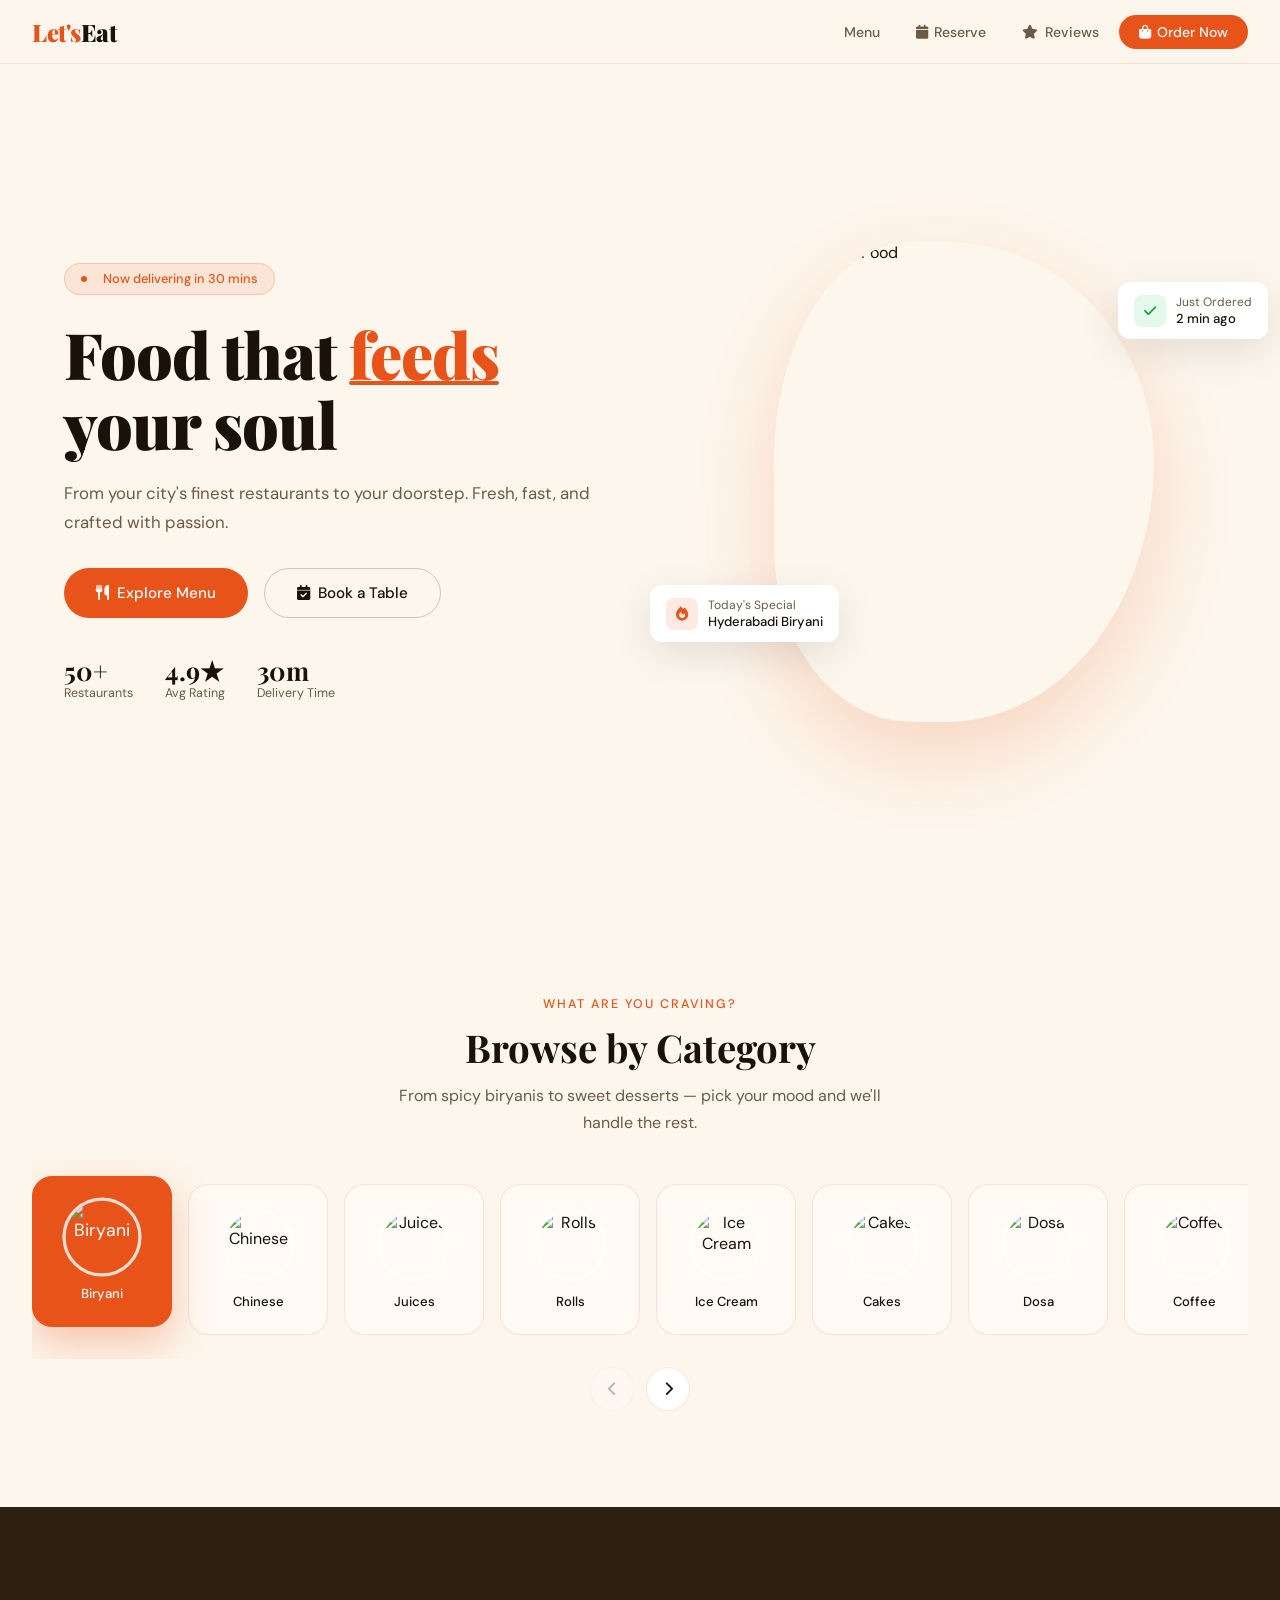
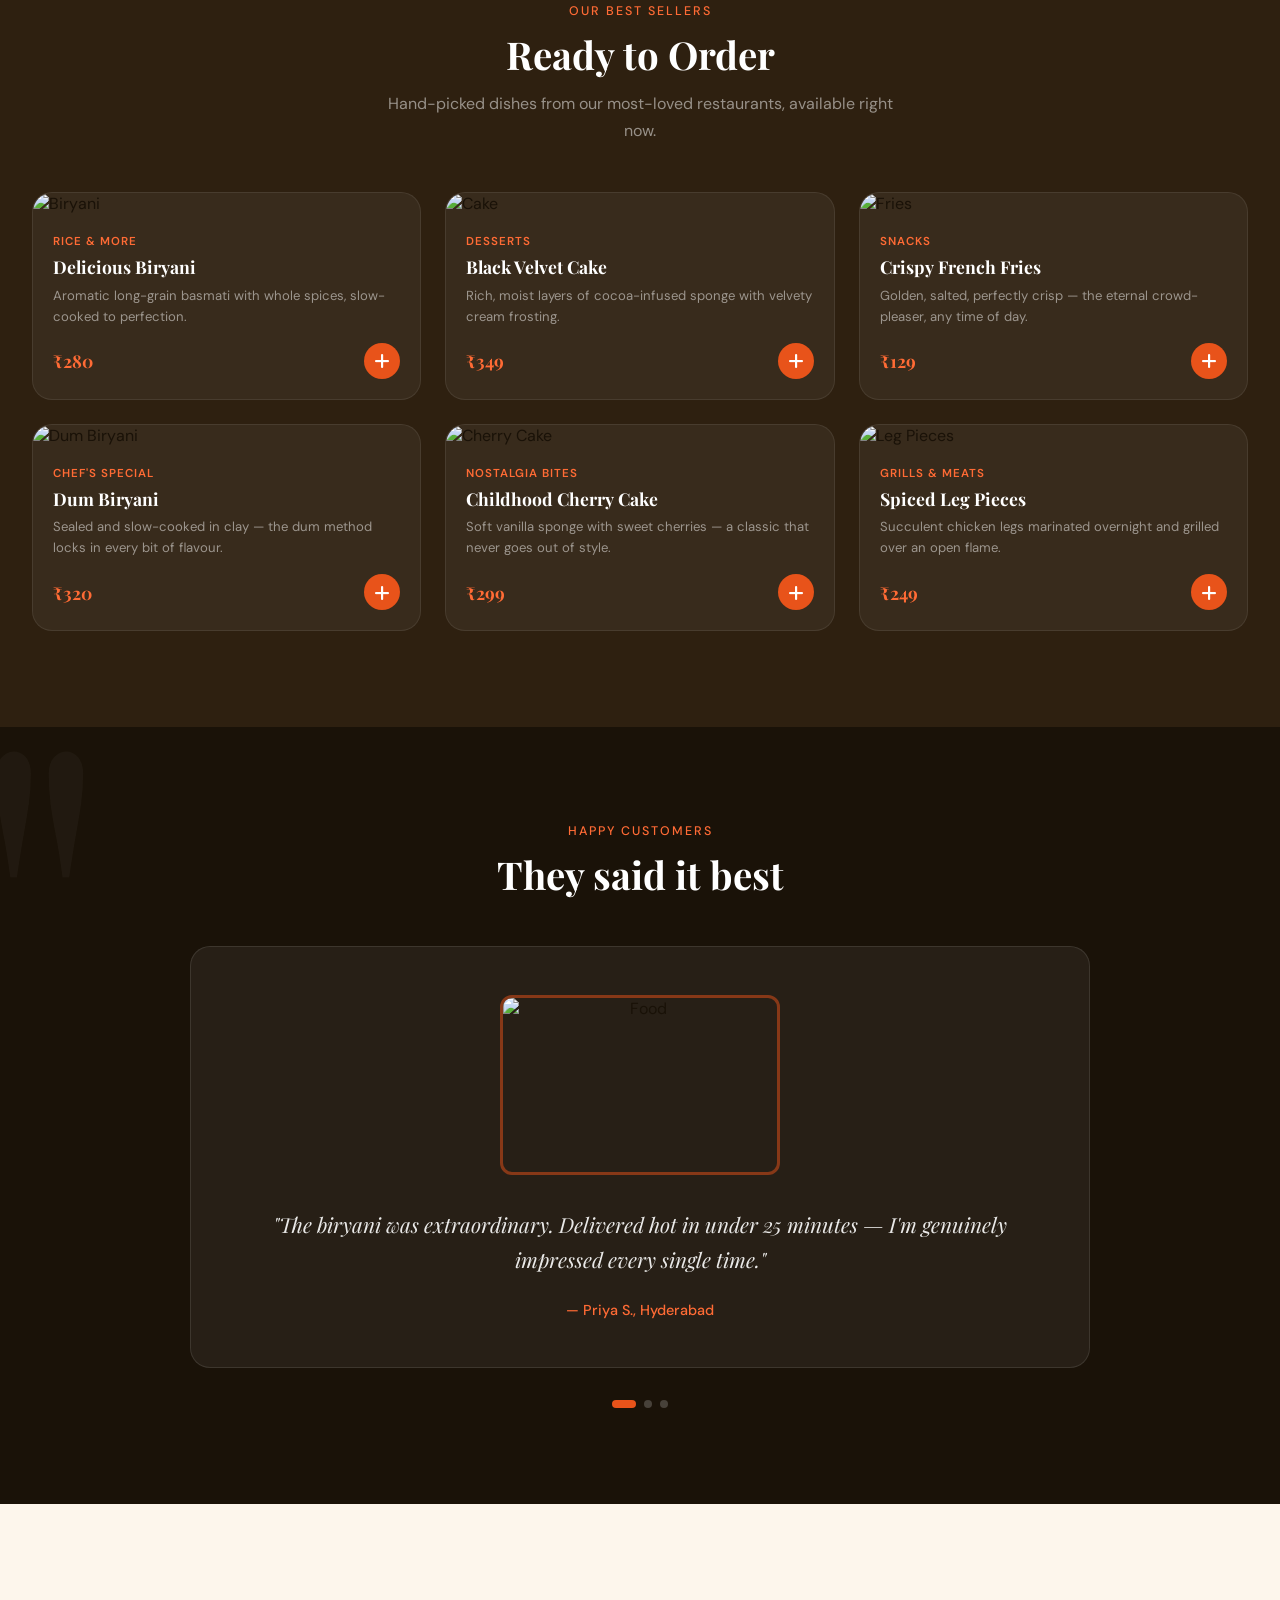
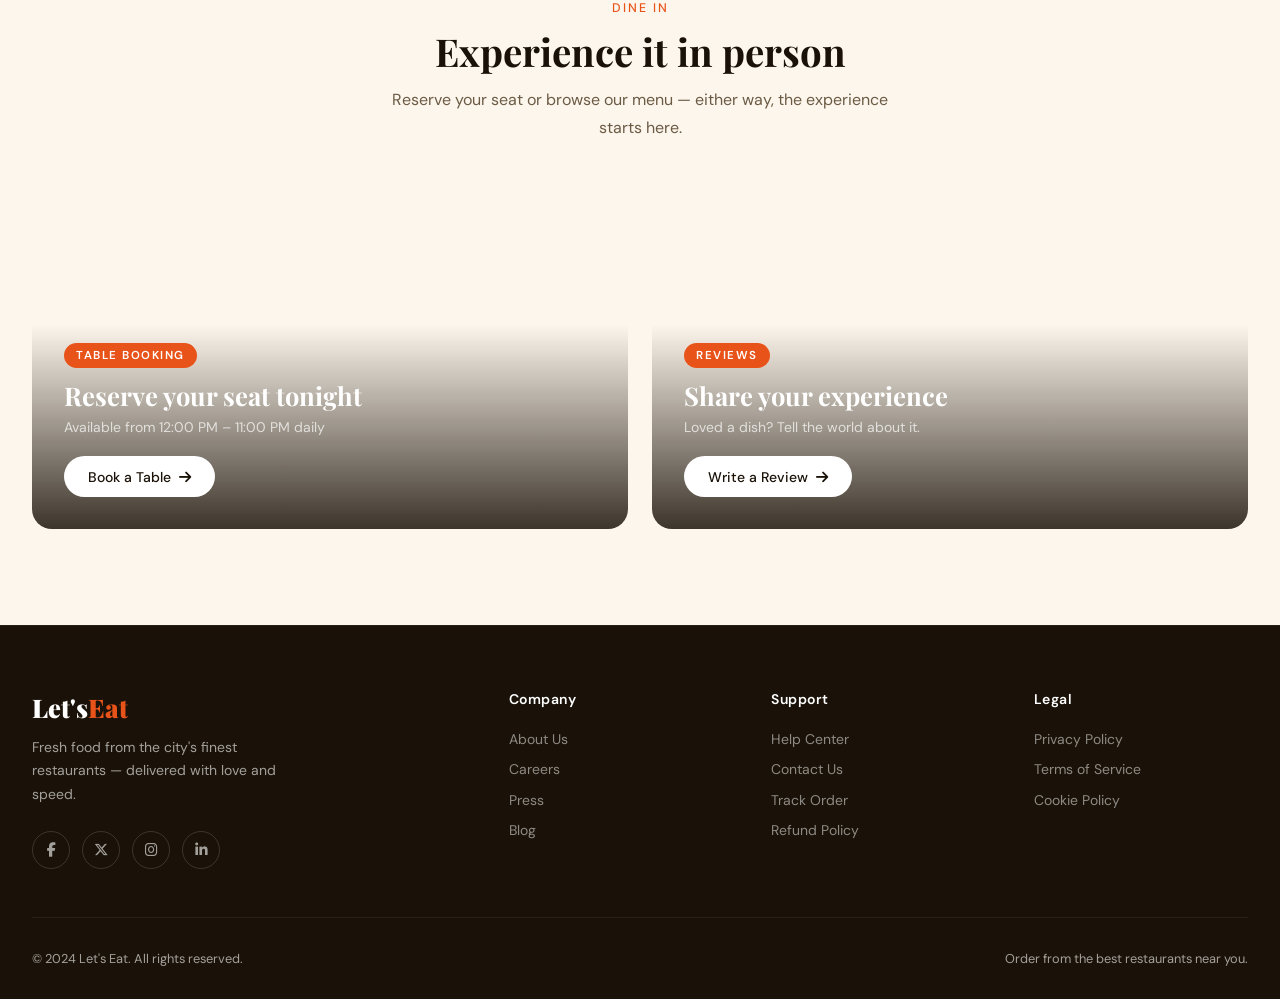
==== index.html @ 43d25bf8 "adding respective pages for each section" ====
<!doctype html>
<html lang="en">
  <head>
    <meta charset="UTF-8" />
    <meta name="viewport" content="width=device-width, initial-scale=1.0" />
    <title>Let's Eat</title>
    <link
      href="https://fonts.googleapis.com/css2?family=Playfair+Display:wght@400;700;900&family=DM+Sans:wght@300;400;500&display=swap"
      rel="stylesheet"
    />
    <link
      rel="stylesheet"
      href="https://cdnjs.cloudflare.com/ajax/libs/font-awesome/6.5.0/css/all.min.css"
    />
    <link rel="stylesheet" href="./styles.css" />
  </head>
  <body>
    <!-- NAV -->
    <nav>
      <a href="#" class="nav-logo">Let's<span>Eat</span></a>
      <ul class="nav-links">
        <li>
          <a href="menu.html"><i class="fa-solid fa-grid-2"></i> Menu</a>
        </li>
        <li>
          <a href="reserve.html"
            ><i class="fa-solid fa-calendar"></i> Reserve</a
          >
        </li>
        <li>
          <a href="reviews.html"><i class="fa-solid fa-star"></i> Reviews</a>
        </li>
        <li>
          <a href="menu.html" class="nav-cta"
            ><i class="fa-solid fa-bag-shopping"></i> Order Now</a
          >
        </li>
      </ul>
      <button class="hamburger" id="hamburger">
        <i class="fa-solid fa-bars"></i>
      </button>
    </nav>

    <!-- MOBILE MENU -->
    <div class="mobile-menu" id="mobileMenu">
      <button class="mobile-close" id="mobileClose">
        <i class="fa-solid fa-xmark"></i>
      </button>
      <a href="menu.html" onclick="closeMobile()">Menu</a>
      <a href="reserve.html" onclick="closeMobile()">Reserve</a>
      <a href="reviews.html" onclick="closeMobile()">Reviews</a>
      <a href="menu.html" onclick="closeMobile()">Order Now</a>
    </div>

    <!-- HERO -->
    <section class="hero">
      <div class="hero-content">
        <div class="hero-badge"><span></span> Now delivering in 30 mins</div>
        <h1>Food that <em>feeds</em><br />your soul</h1>
        <p class="hero-sub">
          From your city's finest restaurants to your doorstep. Fresh, fast, and
          crafted with passion.
        </p>
        <div class="hero-actions">
          <a href="menu.html" class="btn-primary"
            ><i class="fa-solid fa-utensils"></i> Explore Menu</a
          >
          <a href="reserve.html" class="btn-outline"
            ><i class="fa-solid fa-calendar-check"></i> Book a Table</a
          >
        </div>
        <div class="hero-stats">
          <div class="stat">
            <span class="stat-num">50+</span>
            <span class="stat-label">Restaurants</span>
          </div>
          <div class="stat">
            <span class="stat-num">4.9★</span>
            <span class="stat-label">Avg Rating</span>
          </div>
          <div class="stat">
            <span class="stat-num">30m</span>
            <span class="stat-label">Delivery Time</span>
          </div>
        </div>
      </div>
      <div class="hero-visual">
        <div class="hero-img-wrap">
          <img
            src="https://images.unsplash.com/photo-1546069901-ba9599a7e63c?w=600&auto=format&fit=crop"
            alt="Delicious Food"
          />
        </div>
        <div class="hero-float-card left">
          <div class="float-icon orange">
            <i
              class="fa-solid fa-fire"
              style="color: #e8531a; font-size: 14px"
            ></i>
          </div>
          <div>
            <div style="font-size: 0.75rem; color: #6b5b45; font-weight: 400">
              Today's Special
            </div>
            <div>Hyderabadi Biryani</div>
          </div>
        </div>
        <div class="hero-float-card top">
          <div class="float-icon green">
            <i
              class="fa-solid fa-check"
              style="color: #16a34a; font-size: 14px"
            ></i>
          </div>
          <div>
            <div style="font-size: 0.75rem; color: #6b5b45; font-weight: 400">
              Just Ordered
            </div>
            <div>2 min ago</div>
          </div>
        </div>
      </div>
    </section>

    <!-- CATEGORIES -->
    <section class="categories-section" id="categories">
      <div class="section-header fade-up">
        <div class="section-label">What are you craving?</div>
        <h2>Browse by Category</h2>
        <p>
          From spicy biryanis to sweet desserts — pick your mood and we'll
          handle the rest.
        </p>
      </div>
      <div class="categories-track-wrap">
        <div class="categories-track" id="catsTrack">
          <div class="cat-card active">
            <img
              class="cat-img"
              src="https://media-assets.swiggy.com/swiggy/image/upload/fl_lossy,f_auto,q_auto,w_288,h_360/v1675667625/PC_Creative%20refresh/Biryani_2.png"
              alt="Biryani"
            />
            <span class="cat-name">Biryani</span>
          </div>
          <div class="cat-card">
            <img
              class="cat-img"
              src="https://media-assets.swiggy.com/swiggy/image/upload/fl_lossy,f_auto,q_auto,w_288,h_360/v1674029848/PC_Creative%20refresh/3D_bau/banners_new/Chinese.png"
              alt="Chinese"
            />
            <span class="cat-name">Chinese</span>
          </div>
          <div class="cat-card">
            <img
              class="cat-img"
              src="https://media-assets.swiggy.com/swiggy/image/upload/fl_lossy,f_auto,q_auto,w_288,h_360/v1674029843/PC_Creative%20refresh/3D_bau/banners_new/Juice.png"
              alt="Juices"
            />
            <span class="cat-name">Juices</span>
          </div>
          <div class="cat-card">
            <img
              class="cat-img"
              src="https://media-assets.swiggy.com/swiggy/image/upload/fl_lossy,f_auto,q_auto,w_288,h_360/v1674029858/PC_Creative%20refresh/3D_bau/banners_new/Rolls.png"
              alt="Rolls"
            />
            <span class="cat-name">Rolls</span>
          </div>
          <div class="cat-card">
            <img
              class="cat-img"
              src="https://media-assets.swiggy.com/swiggy/image/upload/fl_lossy,f_auto,q_auto,w_288,h_360/v1674029851/PC_Creative%20refresh/3D_bau/banners_new/Ice_Creams.png"
              alt="Ice Cream"
            />
            <span class="cat-name">Ice Cream</span>
          </div>
          <div class="cat-card">
            <img
              class="cat-img"
              src="https://media-assets.swiggy.com/swiggy/image/upload/fl_lossy,f_auto,q_auto,w_288,h_360/v1674029845/PC_Creative%20refresh/3D_bau/banners_new/Cakes.png"
              alt="Cakes"
            />
            <span class="cat-name">Cakes</span>
          </div>
          <div class="cat-card">
            <img
              class="cat-img"
              src="https://media-assets.swiggy.com/swiggy/image/upload/fl_lossy,f_auto,q_auto,w_288,h_360/v1674029850/PC_Creative%20refresh/3D_bau/banners_new/Dosa.png"
              alt="Dosa"
            />
            <span class="cat-name">Dosa</span>
          </div>
          <div class="cat-card">
            <img
              class="cat-img"
              src="https://media-assets.swiggy.com/swiggy/image/upload/fl_lossy,f_auto,q_auto,w_288,h_360/v1674029846/PC_Creative%20refresh/3D_bau/banners_new/Coffee.png"
              alt="Coffee"
            />
            <span class="cat-name">Coffee</span>
          </div>
        </div>
      </div>
      <div class="carousel-controls">
        <button class="ctrl-btn" id="catLeft" onclick="scrollCat(-1)">
          <i class="fa-solid fa-chevron-left"></i>
        </button>
        <button class="ctrl-btn" id="catRight" onclick="scrollCat(1)">
          <i class="fa-solid fa-chevron-right"></i>
        </button>
      </div>
    </section>

    <!-- MENU PICKS -->
    <section class="menu-section" id="menu">
      <div class="menu-inner">
        <div class="section-header fade-up" style="margin-bottom: 3rem">
          <div class="section-label" style="color: var(--orange-light)">
            Our Best Sellers
          </div>
          <h2>Ready to Order</h2>
          <p style="color: rgba(255, 255, 255, 0.5)">
            Hand-picked dishes from our most-loved restaurants, available right
            now.
          </p>
        </div>
        <div class="menu-grid">
          <div class="menu-card fade-up">
            <img
              class="menu-card-img"
              src="https://b.zmtcdn.com/data/dish_photos/f15/78c348dc8fff642b657098f39b1dff15.jpg"
              alt="Biryani"
            />
            <div class="menu-card-body">
              <div class="menu-card-tag">Rice & More</div>
              <div class="menu-card-title">Delicious Biryani</div>
              <div class="menu-card-desc">
                Aromatic long-grain basmati with whole spices, slow-cooked to
                perfection.
              </div>
              <div class="menu-card-footer">
                <span class="menu-price">₹280</span>
                <button class="add-btn">
                  <i class="fa-solid fa-plus"></i>
                </button>
              </div>
            </div>
          </div>
          <div class="menu-card fade-up">
            <img
              class="menu-card-img"
              src="https://b.zmtcdn.com/data/dish_photos/20a/d2b82bc09b0a3b00639995c8b9f6e20a.jpg"
              alt="Cake"
            />
            <div class="menu-card-body">
              <div class="menu-card-tag">Desserts</div>
              <div class="menu-card-title">Black Velvet Cake</div>
              <div class="menu-card-desc">
                Rich, moist layers of cocoa-infused sponge with velvety cream
                frosting.
              </div>
              <div class="menu-card-footer">
                <span class="menu-price">₹349</span>
                <button class="add-btn">
                  <i class="fa-solid fa-plus"></i>
                </button>
              </div>
            </div>
          </div>
          <div class="menu-card fade-up">
            <img
              class="menu-card-img"
              src="https://b.zmtcdn.com/data/dish_photos/d63/459866913352ef2be7d03add85c97d63.jpg"
              alt="Fries"
            />
            <div class="menu-card-body">
              <div class="menu-card-tag">Snacks</div>
              <div class="menu-card-title">Crispy French Fries</div>
              <div class="menu-card-desc">
                Golden, salted, perfectly crisp — the eternal crowd-pleaser, any
                time of day.
              </div>
              <div class="menu-card-footer">
                <span class="menu-price">₹129</span>
                <button class="add-btn">
                  <i class="fa-solid fa-plus"></i>
                </button>
              </div>
            </div>
          </div>
          <div class="menu-card fade-up">
            <img
              class="menu-card-img"
              src="https://b.zmtcdn.com/data/dish_photos/6b8/7e51068302c7a130aeb8b28c14d2e6b8.png"
              alt="Dum Biryani"
            />
            <div class="menu-card-body">
              <div class="menu-card-tag">Chef's Special</div>
              <div class="menu-card-title">Dum Biryani</div>
              <div class="menu-card-desc">
                Sealed and slow-cooked in clay — the dum method locks in every
                bit of flavour.
              </div>
              <div class="menu-card-footer">
                <span class="menu-price">₹320</span>
                <button class="add-btn">
                  <i class="fa-solid fa-plus"></i>
                </button>
              </div>
            </div>
          </div>
          <div class="menu-card fade-up">
            <img
              class="menu-card-img"
              src="https://b.zmtcdn.com/data/dish_photos/499/612dd9c701280b9130700b5c68a1c499.jpg"
              alt="Cherry Cake"
            />
            <div class="menu-card-body">
              <div class="menu-card-tag">Nostalgia Bites</div>
              <div class="menu-card-title">Childhood Cherry Cake</div>
              <div class="menu-card-desc">
                Soft vanilla sponge with sweet cherries — a classic that never
                goes out of style.
              </div>
              <div class="menu-card-footer">
                <span class="menu-price">₹299</span>
                <button class="add-btn">
                  <i class="fa-solid fa-plus"></i>
                </button>
              </div>
            </div>
          </div>
          <div class="menu-card fade-up">
            <img
              class="menu-card-img"
              src="https://b.zmtcdn.com/data/dish_photos/184/71131bdf3292f3c49d5fa845f9e0e184.jpg"
              alt="Leg Pieces"
            />
            <div class="menu-card-body">
              <div class="menu-card-tag">Grills & Meats</div>
              <div class="menu-card-title">Spiced Leg Pieces</div>
              <div class="menu-card-desc">
                Succulent chicken legs marinated overnight and grilled over an
                open flame.
              </div>
              <div class="menu-card-footer">
                <span class="menu-price">₹249</span>
                <button class="add-btn">
                  <i class="fa-solid fa-plus"></i>
                </button>
              </div>
            </div>
          </div>
        </div>
      </div>
    </section>

    <!-- TESTIMONIALS -->
    <section class="testimonials-section" id="testimonials">
      <div class="testimonials-inner">
        <div class="section-header fade-up">
          <div class="section-label">Happy Customers</div>
          <h2>They said it best</h2>
        </div>
        <div id="testimonialSlider">
          <div class="testimonial-slide active">
            <div class="testimonial-card">
              <img
                class="testimonial-img"
                src="https://b.zmtcdn.com/data/pictures/0/19998380/03e9cd96ece1975b4efaef39c8599808_o2_featured_v2.jpg"
                alt="Food"
              />
              <p class="testimonial-text">
                "The biryani was extraordinary. Delivered hot in under 25
                minutes — I'm genuinely impressed every single time."
              </p>
              <div class="testimonial-author">— Priya S., Hyderabad</div>
            </div>
          </div>
          <div class="testimonial-slide">
            <div class="testimonial-card">
              <img
                class="testimonial-img"
                src="https://b.zmtcdn.com/data/dish_photos/347/e461212b85ef67ac7c9c07b0ccccd347.jpg"
                alt="Food 2"
              />
              <p class="testimonial-text">
                "Booked a table for our anniversary and the experience was
                flawless. The team made everything feel special and effortless."
              </p>
              <div class="testimonial-author">— Arjun & Meena, Bengaluru</div>
            </div>
          </div>
          <div class="testimonial-slide">
            <div class="testimonial-card">
              <img
                class="testimonial-img"
                src="https://b.zmtcdn.com/data/dish_photos/31d/623ebe42751301d8ac83ded782e9d31d.jpg"
                alt="Food 3"
              />
              <p class="testimonial-text">
                "Desserts deserve their own rating — five stars just isn't
                enough. The velvet cake is criminally good."
              </p>
              <div class="testimonial-author">— Kavya R., Chennai</div>
            </div>
          </div>
        </div>
        <div class="testimonial-dots" id="dots">
          <div class="dot active" onclick="goSlide(0)"></div>
          <div class="dot" onclick="goSlide(1)"></div>
          <div class="dot" onclick="goSlide(2)"></div>
        </div>
      </div>
    </section>

    <!-- RESERVE -->
    <section class="reserve-section" id="reserve">
      <div class="section-header fade-up">
        <div class="section-label">Dine In</div>
        <h2>Experience it in person</h2>
        <p>
          Reserve your seat or browse our menu — either way, the experience
          starts here.
        </p>
      </div>
      <div class="reserve-grid fade-up">
        <div
          class="reserve-card"
          style="
            background-image: url(&quot;https://images.unsplash.com/photo-1599458252573-56ae36120de1?q=80&w=900&auto=format&fit=crop&quot;);
          "
        >
          <div class="reserve-content">
            <span class="reserve-tag">Table Booking</span>
            <div class="reserve-title">Reserve your seat tonight</div>
            <div class="reserve-sub">
              Available from 12:00 PM – 11:00 PM daily
            </div>
            <a
              href="reserve.html"
              class="reserve-btn"
              style="text-decoration: none"
            >
              Book a Table <i class="fa-solid fa-arrow-right"></i>
            </a>
          </div>
        </div>
        <div
          class="reserve-card"
          style="
            background-image: url(&quot;https://t3.ftcdn.net/jpg/02/54/04/58/360_F_254045845_JTRwArCF4fxHzValwEDNJAhCiml98zuH.jpg&quot;);
          "
        >
          <div class="reserve-content">
            <span class="reserve-tag">Reviews</span>
            <div class="reserve-title">Share your experience</div>
            <div class="reserve-sub">
              Loved a dish? Tell the world about it.
            </div>
            <a
              href="reviews.html"
              class="reserve-btn"
              style="text-decoration: none"
            >
              Write a Review <i class="fa-solid fa-arrow-right"></i>
            </a>
          </div>
        </div>
      </div>
    </section>

    <!-- FOOTER -->
    <footer>
      <div class="footer-inner">
        <div class="footer-top">
          <div>
            <div class="footer-brand-name">Let's<span>Eat</span></div>
            <p class="footer-desc">
              Fresh food from the city's finest restaurants — delivered with
              love and speed.
            </p>
            <div class="footer-socials">
              <a href="#" class="social-btn"
                ><i class="fa-brands fa-facebook-f"></i
              ></a>
              <a href="#" class="social-btn"
                ><i class="fa-brands fa-x-twitter"></i
              ></a>
              <a href="#" class="social-btn"
                ><i class="fa-brands fa-instagram"></i
              ></a>
              <a href="#" class="social-btn"
                ><i class="fa-brands fa-linkedin-in"></i
              ></a>
            </div>
          </div>
          <div class="footer-col">
            <h4>Company</h4>
            <ul>
              <li><a href="#">About Us</a></li>
              <li><a href="#">Careers</a></li>
              <li><a href="#">Press</a></li>
              <li><a href="#">Blog</a></li>
            </ul>
          </div>
          <div class="footer-col">
            <h4>Support</h4>
            <ul>
              <li><a href="#">Help Center</a></li>
              <li><a href="#">Contact Us</a></li>
              <li><a href="#">Track Order</a></li>
              <li><a href="#">Refund Policy</a></li>
            </ul>
          </div>
          <div class="footer-col">
            <h4>Legal</h4>
            <ul>
              <li><a href="#">Privacy Policy</a></li>
              <li><a href="#">Terms of Service</a></li>
              <li><a href="#">Cookie Policy</a></li>
            </ul>
          </div>
        </div>
        <div class="footer-bottom">
          <span>&copy; 2024 Let's Eat. All rights reserved.</span>
          <span>Order from the best restaurants near you.</span>
        </div>
      </div>
    </footer>

    <script>
      let catIdx = 0;
      const catsTrack = document.getElementById("catsTrack");
      const catCards = catsTrack.querySelectorAll(".cat-card");
      const catLeft = document.getElementById("catLeft");
      const catRight = document.getElementById("catRight");

      function scrollCat(dir) {
        const wrapWidth = catsTrack.parentElement.clientWidth;
        const trackWidth = catsTrack.scrollWidth;
        const maxScroll = Math.max(0, trackWidth - wrapWidth);

        if (maxScroll <= 0) {
          catsTrack.style.transform = `translateX(0px)`;
          catIdx = 0;
          catLeft.disabled = true;
          catRight.disabled = true;
          return;
        }

        const w = catCards[0].offsetWidth + 16;
        const maxIdx = Math.ceil(maxScroll / w);

        catIdx = Math.max(0, Math.min(catIdx + dir, maxIdx));

        let scrollAmount = catIdx * w;
        if (scrollAmount > maxScroll) {
          scrollAmount = maxScroll;
        }

        catsTrack.style.transform = `translateX(-${scrollAmount}px)`;
        catLeft.disabled = catIdx === 0;
        catRight.disabled = scrollAmount >= maxScroll;
      }

      // Initialize button states
      scrollCat(0);

      // Handle resize events
      window.addEventListener("resize", () => {
        scrollCat(0);
      });

      // Category click mapping and redirect
      const categoryMap = {
        biryani: "biryani",
        chinese: "chinese",
        juices: "juices",
        rolls: "rolls",
        "ice cream": "desserts",
        cakes: "desserts",
        dosa: "mains",
        coffee: "juices",
      };

      catCards.forEach((c) =>
        c.addEventListener("click", () => {
          catCards.forEach((x) => x.classList.remove("active"));
          c.classList.add("active");

          const catName = c
            .querySelector(".cat-name")
            .textContent.toLowerCase()
            .trim();
          const mappedCat = categoryMap[catName] || "all";
          window.location.href = `menu.html?category=${mappedCat}`;
        }),
      );

      let slideIdx = 0;
      const slides = document.querySelectorAll(".testimonial-slide");
      const dots = document.querySelectorAll(".dot");

      function goSlide(n) {
        slides[slideIdx].classList.remove("active");
        dots[slideIdx].classList.remove("active");
        slideIdx = n;
        slides[slideIdx].classList.add("active");
        dots[slideIdx].classList.add("active");
      }

      let autoSlide = setInterval(
        () => goSlide((slideIdx + 1) % slides.length),
        3500,
      );

      const hamburger = document.getElementById("hamburger");
      const mobileMenu = document.getElementById("mobileMenu");
      const mobileClose = document.getElementById("mobileClose");

      hamburger.addEventListener("click", () =>
        mobileMenu.classList.add("open"),
      );
      mobileClose.addEventListener("click", () =>
        mobileMenu.classList.remove("open"),
      );
      function closeMobile() {
        mobileMenu.classList.remove("open");
      }

      const observer = new IntersectionObserver(
        (entries) => {
          entries.forEach((e) => {
            if (e.isIntersecting) {
              e.target.classList.add("visible");
            }
          });
        },
        { threshold: 0.1 },
      );

      document
        .querySelectorAll(".fade-up")
        .forEach((el) => observer.observe(el));
    </script>
  </body>
</html>
---- styles.css ----
*,
*::before,
*::after {
  box-sizing: border-box;
  margin: 0;
  padding: 0;
}

:root {
  --orange: #e8531a;
  --orange-light: #ff6b35;
  --cream: #fdf6ec;
  --dark: #1a1208;
  --dark-2: #2e2010;
  --muted: #6b5b45;
  --border: rgba(232, 83, 26, 0.15);
  --card-bg: #fffaf4;
  --white: #ffffff;
  --shadow: 0 8px 32px rgba(26, 18, 8, 0.08);
  --radius: 20px;
  --radius-sm: 12px;
}

html {
  scroll-behavior: smooth;
}

body {
  font-family: "DM Sans", sans-serif;
  background: var(--cream);
  color: var(--dark);
  overflow-x: hidden;
}

/* NAV */
nav {
  position: sticky;
  top: 0;
  z-index: 100;
  background: rgba(253, 246, 236, 0.92);
  backdrop-filter: blur(16px);
  border-bottom: 1px solid var(--border);
  padding: 0 2rem;
  display: flex;
  align-items: center;
  justify-content: space-between;
  height: 64px;
  animation: slideDown 0.6s ease forwards;
}

@keyframes slideDown {
  from {
    transform: translateY(-64px);
    opacity: 0;
  }
  to {
    transform: translateY(0);
    opacity: 1;
  }
}

.nav-logo {
  font-family: "Playfair Display", serif;
  font-size: 1.5rem;
  font-weight: 900;
  color: var(--orange);
  letter-spacing: -0.5px;
  text-decoration: none;
}

.nav-logo span {
  color: var(--dark);
}

.nav-links {
  display: flex;
  align-items: center;
  gap: 0.25rem;
  list-style: none;
}

.nav-links a {
  text-decoration: none;
  color: var(--muted);
  font-size: 0.875rem;
  font-weight: 500;
  padding: 0.5rem 1rem;
  border-radius: 50px;
  transition: all 0.25s ease;
  display: flex;
  align-items: center;
  gap: 0.4rem;
}

.nav-links a:hover {
  background: var(--card-bg);
  color: var(--dark);
}

.nav-cta {
  background: var(--orange) !important;
  color: var(--white) !important;
  padding: 0.5rem 1.25rem !important;
  border-radius: 50px !important;
  font-weight: 500 !important;
  transition:
    transform 0.2s ease,
    background 0.2s ease !important;
}

.nav-cta:hover {
  background: var(--orange-light) !important;
  transform: scale(1.04) !important;
}

.hamburger {
  display: none;
  background: none;
  border: none;
  cursor: pointer;
  color: var(--dark);
  font-size: 1.25rem;
}

/* HERO */
.hero {
  min-height: calc(100vh - 64px);
  display: grid;
  grid-template-columns: 1fr 1fr;
  align-items: center;
  gap: 3rem;
  padding: 4rem 2rem 4rem 4rem;
  max-width: 1280px;
  margin: 0 auto;
  position: relative;
}

.hero-badge {
  display: inline-flex;
  align-items: center;
  gap: 0.5rem;
  background: rgba(232, 83, 26, 0.1);
  color: var(--orange);
  font-size: 0.8rem;
  font-weight: 500;
  padding: 0.4rem 1rem;
  border-radius: 50px;
  border: 1px solid rgba(232, 83, 26, 0.2);
  margin-bottom: 1.5rem;
  animation: fadeUp 0.8s 0.2s ease both;
}

.hero-badge::before {
  content: "";
  width: 6px;
  height: 6px;
  background: var(--orange);
  border-radius: 50%;
  animation: pulse 1.5s infinite;
}

@keyframes pulse {
  0%,
  100% {
    transform: scale(1);
    opacity: 1;
  }
  50% {
    transform: scale(1.4);
    opacity: 0.6;
  }
}

.hero h1 {
  font-family: "Playfair Display", serif;
  font-size: clamp(2.8rem, 5vw, 4.5rem);
  font-weight: 900;
  line-height: 1.1;
  letter-spacing: -1px;
  color: var(--dark);
  animation: fadeUp 0.8s 0.4s ease both;
}

.hero h1 em {
  color: var(--orange);
  font-style: normal;
  position: relative;
  display: inline-block;
}

.hero h1 em::after {
  content: "";
  position: absolute;
  bottom: 4px;
  left: 0;
  width: 0;
  height: 4px;
  background: var(--orange);
  border-radius: 2px;
  animation: lineGrow 1s 1.2s ease forwards;
}

@keyframes lineGrow {
  to {
    width: 100%;
  }
}

.hero-sub {
  margin-top: 1.25rem;
  font-size: 1.05rem;
  color: var(--muted);
  line-height: 1.7;
  max-width: 44ch;
  animation: fadeUp 0.8s 0.6s ease both;
}

.hero-actions {
  display: flex;
  gap: 1rem;
  margin-top: 2rem;
  flex-wrap: wrap;
  animation: fadeUp 0.8s 0.8s ease both;
}

.btn-primary {
  background: var(--orange);
  color: var(--white);
  border: none;
  padding: 0.85rem 2rem;
  border-radius: 50px;
  font-size: 0.95rem;
  font-weight: 500;
  font-family: "DM Sans", sans-serif;
  cursor: pointer;
  display: flex;
  align-items: center;
  gap: 0.5rem;
  transition:
    transform 0.2s ease,
    background 0.2s ease;
  text-decoration: none;
}

.btn-primary:hover {
  background: var(--orange-light);
  transform: translateY(-2px);
}

.btn-outline {
  background: transparent;
  color: var(--dark);
  border: 1.5px solid rgba(26, 18, 8, 0.2);
  padding: 0.85rem 2rem;
  border-radius: 50px;
  font-size: 0.95rem;
  font-weight: 500;
  font-family: "DM Sans", sans-serif;
  cursor: pointer;
  transition: all 0.2s ease;
  text-decoration: none;
  display: flex;
  align-items: center;
  gap: 0.5rem;
}

.btn-outline:hover {
  background: var(--card-bg);
  border-color: var(--orange);
  color: var(--orange);
  transform: translateY(-2px);
}

.hero-stats {
  display: flex;
  gap: 2rem;
  margin-top: 2.5rem;
  animation: fadeUp 0.8s 1s ease both;
}

.stat {
  display: flex;
  flex-direction: column;
  gap: 2px;
}

.stat-num {
  font-family: "Playfair Display", serif;
  font-size: 1.6rem;
  font-weight: 700;
  color: var(--dark);
  line-height: 1;
}

.stat-label {
  font-size: 0.78rem;
  color: var(--muted);
  font-weight: 400;
}

/* Hero visual */
.hero-visual {
  position: relative;
  display: flex;
  align-items: center;
  justify-content: center;
  animation: fadeIn 1s 0.4s ease both;
}

@keyframes fadeIn {
  from {
    opacity: 0;
  }
  to {
    opacity: 1;
  }
}
@keyframes fadeUp {
  from {
    opacity: 0;
    transform: translateY(24px);
  }
  to {
    opacity: 1;
    transform: translateY(0);
  }
}

.hero-img-wrap {
  width: 380px;
  height: 480px;
  border-radius: 40% 60% 60% 40% / 50% 50% 60% 40%;
  overflow: hidden;
  position: relative;
  animation: morphBlob 8s ease-in-out infinite;
  box-shadow: 0 32px 80px rgba(232, 83, 26, 0.2);
}

@keyframes morphBlob {
  0%,
  100% {
    border-radius: 40% 60% 60% 40% / 50% 50% 60% 40%;
  }
  33% {
    border-radius: 60% 40% 50% 60% / 40% 60% 50% 60%;
  }
  66% {
    border-radius: 50% 50% 40% 60% / 60% 40% 60% 50%;
  }
}

.hero-img-wrap img {
  width: 100%;
  height: 100%;
  object-fit: cover;
}

.hero-float-card {
  position: absolute;
  background: var(--white);
  border-radius: var(--radius-sm);
  padding: 0.75rem 1rem;
  box-shadow: 0 12px 40px rgba(0, 0, 0, 0.1);
  display: flex;
  align-items: center;
  gap: 0.6rem;
  font-size: 0.82rem;
  font-weight: 500;
  animation: floatY 4s ease-in-out infinite;
}

@keyframes floatY {
  0%,
  100% {
    transform: translateY(0px);
  }
  50% {
    transform: translateY(-8px);
  }
}

.hero-float-card.left {
  bottom: 80px;
  left: -30px;
  animation-delay: 0.5s;
}
.hero-float-card.top {
  top: 40px;
  right: -20px;
  animation-delay: 1s;
}

.float-icon {
  width: 32px;
  height: 32px;
  border-radius: 8px;
  display: flex;
  align-items: center;
  justify-content: center;
  font-size: 1rem;
}
.float-icon.orange {
  background: rgba(232, 83, 26, 0.12);
}
.float-icon.green {
  background: rgba(34, 197, 94, 0.12);
}

/* SECTION HEADERS */
.section-header {
  text-align: center;
  margin-bottom: 3rem;
}

.section-label {
  font-size: 0.78rem;
  font-weight: 500;
  color: var(--orange);
  text-transform: uppercase;
  letter-spacing: 2px;
  margin-bottom: 0.75rem;
}

.section-header h2 {
  font-family: "Playfair Display", serif;
  font-size: clamp(1.8rem, 3vw, 2.8rem);
  font-weight: 700;
  color: var(--dark);
  line-height: 1.2;
}

.section-header p {
  margin-top: 0.75rem;
  color: var(--muted);
  font-size: 1rem;
  max-width: 48ch;
  margin-left: auto;
  margin-right: auto;
  line-height: 1.7;
}

/* CATEGORIES */
.categories-section {
  padding: 6rem 2rem;
  max-width: 1280px;
  margin: 0 auto;
}

.categories-track-wrap {
  position: relative;
  overflow: hidden;
  padding: 1.5rem 0;
  margin: -1.5rem 0;
}

.categories-track {
  display: flex;
  gap: 1rem;
  transition: transform 0.5s cubic-bezier(0.25, 0.46, 0.45, 0.94);
}

.cat-card {
  min-width: 140px;
  background: var(--card-bg);
  border: 1px solid var(--border);
  border-radius: var(--radius);
  padding: 1.5rem 1rem;
  text-align: center;
  cursor: pointer;
  transition: all 0.3s ease;
  display: flex;
  flex-direction: column;
  align-items: center;
  gap: 0.75rem;
  flex-shrink: 0;
}

.cat-card:hover {
  transform: translateY(-8px);
  border-color: var(--orange);
  background: var(--white);
  box-shadow: 0 16px 40px rgba(232, 83, 26, 0.12);
}

.cat-card.active {
  border-color: var(--orange);
  background: var(--orange);
  color: var(--white);
  transform: translateY(-8px);
  box-shadow: 0 16px 40px rgba(232, 83, 26, 0.3);
}

.cat-img {
  width: 72px;
  height: 72px;
  object-fit: cover;
  border-radius: 50%;
  border: 3px solid rgba(255, 255, 255, 0.8);
  transition: transform 0.3s ease;
}

.cat-card:hover .cat-img,
.cat-card.active .cat-img {
  transform: scale(1.1);
}

.cat-name {
  font-size: 0.82rem;
  font-weight: 500;
  color: var(--dark);
}

.cat-card.active .cat-name {
  color: var(--white);
}

.carousel-controls {
  display: flex;
  justify-content: center;
  gap: 0.75rem;
  margin-top: 2rem;
}

.ctrl-btn {
  width: 44px;
  height: 44px;
  border-radius: 50%;
  border: 1.5px solid var(--border);
  background: var(--white);
  color: var(--dark);
  cursor: pointer;
  display: flex;
  align-items: center;
  justify-content: center;
  transition: all 0.2s ease;
  font-size: 0.9rem;
}

.ctrl-btn:hover {
  background: var(--orange);
  color: var(--white);
  border-color: var(--orange);
  transform: scale(1.08);
}
.ctrl-btn:disabled {
  opacity: 0.3;
  cursor: not-allowed;
  transform: none;
}

/* TESTIMONIALS */
.testimonials-section {
  background: var(--dark);
  padding: 6rem 2rem;
  position: relative;
  overflow: hidden;
}

.testimonials-section::before {
  content: '"';
  position: absolute;
  font-family: "Playfair Display", serif;
  font-size: 30rem;
  color: rgba(255, 255, 255, 0.03);
  top: -4rem;
  left: -2rem;
  line-height: 1;
  pointer-events: none;
}

.testimonials-inner {
  max-width: 900px;
  margin: 0 auto;
  position: relative;
  z-index: 1;
}

.testimonials-section .section-label {
  color: var(--orange-light);
}
.testimonials-section .section-header h2 {
  color: var(--white);
}

.testimonial-slide {
  display: none;
  animation: fadeSlide 0.5s ease forwards;
}
.testimonial-slide.active {
  display: block;
}

@keyframes fadeSlide {
  from {
    opacity: 0;
    transform: translateX(20px);
  }
  to {
    opacity: 1;
    transform: translateX(0);
  }
}

.testimonial-card {
  background: rgba(255, 255, 255, 0.06);
  border: 1px solid rgba(255, 255, 255, 0.1);
  border-radius: var(--radius);
  padding: 3rem;
  text-align: center;
}

.testimonial-img {
  width: 280px;
  height: 180px;
  object-fit: cover;
  border-radius: var(--radius-sm);
  margin: 0 auto 2rem;
  display: block;
  border: 3px solid rgba(232, 83, 26, 0.5);
}

.testimonial-text {
  font-family: "Playfair Display", serif;
  font-size: 1.3rem;
  color: rgba(255, 255, 255, 0.9);
  line-height: 1.7;
  margin-bottom: 1.5rem;
  font-style: italic;
}

.testimonial-author {
  font-size: 0.9rem;
  color: var(--orange-light);
  font-weight: 500;
}

.testimonial-dots {
  display: flex;
  justify-content: center;
  gap: 0.5rem;
  margin-top: 2rem;
}

.dot {
  width: 8px;
  height: 8px;
  border-radius: 50%;
  background: rgba(255, 255, 255, 0.2);
  cursor: pointer;
  transition: all 0.3s ease;
}
.dot.active {
  background: var(--orange);
  width: 24px;
  border-radius: 4px;
}

/* RESERVE */
.reserve-section {
  padding: 6rem 2rem;
  max-width: 1280px;
  margin: 0 auto;
}

.reserve-grid {
  display: grid;
  grid-template-columns: 1fr 1fr;
  gap: 1.5rem;
}

.reserve-card {
  border-radius: var(--radius);
  overflow: hidden;
  position: relative;
  height: 340px;
  cursor: pointer;
  background-size: cover;
  background-position: center;
}

.reserve-card::before {
  content: "";
  position: absolute;
  inset: 0;
  background: linear-gradient(
    to top,
    rgba(26, 18, 8, 0.85) 0%,
    transparent 60%
  );
  transition: opacity 0.3s ease;
}

.reserve-card:hover::before {
  opacity: 0.95;
}

.reserve-card:hover {
  transform: scale(1.02);
  transition: transform 0.4s ease;
}

.reserve-content {
  position: absolute;
  bottom: 0;
  left: 0;
  right: 0;
  padding: 2rem;
  transform: translateY(0);
  transition: transform 0.3s ease;
}

.reserve-tag {
  display: inline-block;
  background: var(--orange);
  color: var(--white);
  font-size: 0.72rem;
  font-weight: 600;
  text-transform: uppercase;
  letter-spacing: 1.5px;
  padding: 0.3rem 0.75rem;
  border-radius: 50px;
  margin-bottom: 0.75rem;
}

.reserve-title {
  font-family: "Playfair Display", serif;
  font-size: 1.6rem;
  font-weight: 700;
  color: var(--white);
  margin-bottom: 0.5rem;
  line-height: 1.2;
}

.reserve-sub {
  font-size: 0.875rem;
  color: rgba(255, 255, 255, 0.7);
  margin-bottom: 1.25rem;
}

.reserve-btn {
  display: inline-flex;
  align-items: center;
  gap: 0.5rem;
  background: var(--white);
  color: var(--dark);
  border: none;
  padding: 0.7rem 1.5rem;
  border-radius: 50px;
  font-weight: 500;
  font-size: 0.875rem;
  font-family: "DM Sans", sans-serif;
  cursor: pointer;
  transition: all 0.2s ease;
}

.reserve-btn:hover {
  background: var(--orange);
  color: var(--white);
  transform: translateX(4px);
}

/* MENU SECTION */
.menu-section {
  padding: 6rem 2rem;
  background: var(--dark-2);
}
.menu-inner {
  max-width: 1280px;
  margin: 0 auto;
}
.menu-section .section-header h2 {
  color: var(--white);
}
.menu-section .section-header p {
  color: rgba(255, 255, 255, 0.5);
}

.menu-grid {
  display: grid;
  grid-template-columns: repeat(3, 1fr);
  gap: 1.5rem;
}

.menu-card {
  background: rgba(255, 255, 255, 0.05);
  border: 1px solid rgba(255, 255, 255, 0.08);
  border-radius: var(--radius);
  overflow: hidden;
  transition: all 0.3s ease;
  cursor: pointer;
}

.menu-card:hover {
  transform: translateY(-8px);
  border-color: rgba(232, 83, 26, 0.4);
  background: rgba(255, 255, 255, 0.08);
  box-shadow: 0 24px 60px rgba(0, 0, 0, 0.3);
}

.menu-card-img {
  width: 100%;
  height: 180px;
  object-fit: cover;
  transition: transform 0.4s ease;
}
.menu-card:hover .menu-card-img {
  transform: scale(1.05);
}

.menu-card-body {
  padding: 1.25rem;
}

.menu-card-tag {
  font-size: 0.72rem;
  font-weight: 600;
  text-transform: uppercase;
  letter-spacing: 1px;
  color: var(--orange-light);
  margin-bottom: 0.4rem;
}

.menu-card-title {
  font-family: "Playfair Display", serif;
  font-size: 1.1rem;
  font-weight: 700;
  color: var(--white);
  margin-bottom: 0.4rem;
}

.menu-card-desc {
  font-size: 0.82rem;
  color: rgba(255, 255, 255, 0.5);
  line-height: 1.6;
  margin-bottom: 1rem;
}

.menu-card-footer {
  display: flex;
  align-items: center;
  justify-content: space-between;
}

.menu-price {
  font-size: 1.1rem;
  font-weight: 700;
  color: var(--orange-light);
  font-family: "Playfair Display", serif;
}

.add-btn {
  width: 36px;
  height: 36px;
  border-radius: 50%;
  background: var(--orange);
  border: none;
  color: var(--white);
  cursor: pointer;
  display: flex;
  align-items: center;
  justify-content: center;
  transition: all 0.2s ease;
  font-size: 1.1rem;
}

.add-btn:hover {
  background: var(--orange-light);
  transform: scale(1.15) rotate(90deg);
}

/* FOOTER */
footer {
  background: var(--dark);
  color: rgba(255, 255, 255, 0.6);
  padding: 4rem 2rem 2rem;
  border-top: 1px solid rgba(255, 255, 255, 0.06);
}

.footer-inner {
  max-width: 1280px;
  margin: 0 auto;
}

.footer-top {
  display: grid;
  grid-template-columns: 2fr 1fr 1fr 1fr;
  gap: 3rem;
  padding-bottom: 3rem;
  border-bottom: 1px solid rgba(255, 255, 255, 0.06);
}

.footer-brand-name {
  font-family: "Playfair Display", serif;
  font-size: 1.6rem;
  font-weight: 900;
  color: var(--white);
  margin-bottom: 0.75rem;
}

.footer-brand-name span {
  color: var(--orange);
}

.footer-desc {
  font-size: 0.875rem;
  line-height: 1.7;
  max-width: 28ch;
  margin-bottom: 1.5rem;
}

.footer-socials {
  display: flex;
  gap: 0.75rem;
}

.social-btn {
  width: 38px;
  height: 38px;
  border-radius: 50%;
  border: 1px solid rgba(255, 255, 255, 0.15);
  background: transparent;
  color: rgba(255, 255, 255, 0.6);
  display: flex;
  align-items: center;
  justify-content: center;
  cursor: pointer;
  transition: all 0.2s ease;
  font-size: 0.9rem;
  text-decoration: none;
}

.social-btn:hover {
  background: var(--orange);
  border-color: var(--orange);
  color: var(--white);
  transform: translateY(-3px);
}

.footer-col h4 {
  font-size: 0.875rem;
  font-weight: 600;
  color: var(--white);
  margin-bottom: 1.25rem;
  letter-spacing: 0.5px;
}

.footer-col ul {
  list-style: none;
  display: flex;
  flex-direction: column;
  gap: 0.6rem;
}

.footer-col ul a {
  color: rgba(255, 255, 255, 0.5);
  text-decoration: none;
  font-size: 0.875rem;
  transition: color 0.2s ease;
}

.footer-col ul a:hover {
  color: var(--orange-light);
}

.footer-bottom {
  padding-top: 2rem;
  display: flex;
  align-items: center;
  justify-content: space-between;
  flex-wrap: wrap;
  gap: 1rem;
  font-size: 0.8rem;
}

/* MOBILE NAV */
.mobile-menu {
  display: none;
  position: fixed;
  inset: 0;
  background: var(--cream);
  z-index: 200;
  flex-direction: column;
  padding: 2rem;
  gap: 1.5rem;
  align-items: flex-start;
}

.mobile-menu.open {
  display: flex;
  animation: fadeIn 0.3s ease;
}

.mobile-close {
  align-self: flex-end;
  background: none;
  border: none;
  cursor: pointer;
  color: var(--dark);
  font-size: 1.5rem;
}

.mobile-menu a {
  font-family: "Playfair Display", serif;
  font-size: 1.8rem;
  font-weight: 700;
  color: var(--dark);
  text-decoration: none;
  transition: color 0.2s ease;
}

.mobile-menu a:hover {
  color: var(--orange);
}

/* SCROLL ANIM */
.fade-up {
  opacity: 0;
  transform: translateY(30px);
  transition:
    opacity 0.7s ease,
    transform 0.7s ease;
}

.fade-up.visible {
  opacity: 1;
  transform: translateY(0);
}

/* RESPONSIVE */
@media (max-width: 768px) {
  .nav-links {
    display: none;
  }
  .hamburger {
    display: block;
  }

  .hero {
    grid-template-columns: 1fr;
    text-align: center;
    padding: 2rem 1.5rem 3rem;
    gap: 2rem;
  }
  .hero-sub {
    max-width: 100%;
    margin-left: auto;
    margin-right: auto;
  }
  .hero-actions {
    justify-content: center;
  }
  .hero-stats {
    justify-content: center;
  }
  .hero-visual {
    justify-content: center;
  }
  .hero-img-wrap {
    width: 280px;
    height: 340px;
  }
  .hero-float-card {
    display: none;
  }

  .reserve-grid {
    grid-template-columns: 1fr;
  }
  .menu-grid {
    grid-template-columns: 1fr 1fr;
  }

  .testimonial-img {
    width: 100%;
    max-width: 250px;
    height: 160px;
  }

  .footer-top {
    grid-template-columns: 1fr 1fr;
    gap: 2rem;
  }
  .footer-bottom {
    flex-direction: column;
    text-align: center;
  }
}

@media (max-width: 480px) {
  .menu-grid {
    grid-template-columns: 1fr;
  }
  .footer-top {
    grid-template-columns: 1fr;
  }
  .hero-stats {
    gap: 1.5rem;
  }

  .testimonial-img {
    max-width: 200px;
    height: 130px;
  }
}

/* ==========================================================================
   MENU PAGE SPECIFIC STYLES
   ========================================================================== */

/* Active link styling */
.nav-links a.active {
  background: var(--card-bg);
  color: var(--orange);
  font-weight: 600;
  border: 1px solid var(--border);
}

/* Menu Page Hero */
.menu-hero {
  background: linear-gradient(135deg, #fdf6ec 0%, #f7ebd9 100%);
  padding: 5rem 2rem 4rem;
  text-align: center;
  position: relative;
  overflow: hidden;
  border-bottom: 1px solid var(--border);
}

.menu-hero::before {
  content: "";
  position: absolute;
  top: -10%;
  right: -5%;
  width: 300px;
  height: 300px;
  background: radial-gradient(
    circle,
    rgba(232, 83, 26, 0.05) 0%,
    transparent 70%
  );
  pointer-events: none;
}

.menu-hero::after {
  content: "";
  position: absolute;
  bottom: -10%;
  left: -5%;
  width: 300px;
  height: 300px;
  background: radial-gradient(
    circle,
    rgba(232, 83, 26, 0.05) 0%,
    transparent 70%
  );
  pointer-events: none;
}

.menu-hero h1 {
  font-family: "Playfair Display", serif;
  font-size: clamp(2.5rem, 4vw, 3.8rem);
  font-weight: 900;
  color: var(--dark);
  margin-bottom: 1rem;
}

.menu-hero h1 span {
  color: var(--orange);
}

.menu-hero p {
  color: var(--muted);
  font-size: 1.05rem;
  max-width: 60ch;
  margin: 0 auto;
  line-height: 1.6;
}

/* Search and Controls Sticky Bar */
.menu-controls {
  position: sticky;
  top: 64px; /* Under the nav */
  z-index: 90;
  background: rgba(253, 246, 236, 0.95);
  backdrop-filter: blur(12px);
  border-bottom: 1px solid var(--border);
  padding: 1.25rem 2rem;
  box-shadow: 0 4px 20px rgba(26, 18, 8, 0.04);
}

.menu-controls-inner {
  max-width: 1280px;
  margin: 0 auto;
  display: flex;
  flex-direction: column;
  gap: 1rem;
}

.search-sort-row {
  display: flex;
  align-items: center;
  justify-content: space-between;
  gap: 1.5rem;
  flex-wrap: wrap;
}

.search-wrapper {
  position: relative;
  flex: 1;
  min-width: 280px;
}

.search-wrapper i {
  position: absolute;
  left: 1.25rem;
  top: 50%;
  transform: translateY(-50%);
  color: var(--muted);
  font-size: 0.95rem;
}

.search-input {
  width: 100%;
  padding: 0.85rem 1.25rem 0.85rem 3rem;
  border-radius: 50px;
  border: 1.5px solid rgba(26, 18, 8, 0.1);
  background: var(--white);
  color: var(--dark);
  font-family: "DM Sans", sans-serif;
  font-size: 0.95rem;
  transition: all 0.3s ease;
}

.search-input:focus {
  outline: none;
  border-color: var(--orange);
  box-shadow: 0 0 0 4px rgba(232, 83, 26, 0.1);
}

.sort-wrapper {
  display: flex;
  align-items: center;
  gap: 0.75rem;
}

.sort-label {
  font-size: 0.85rem;
  font-weight: 500;
  color: var(--muted);
}

.sort-select {
  padding: 0.8rem 2rem 0.8rem 1.25rem;
  border-radius: 50px;
  border: 1.5px solid rgba(26, 18, 8, 0.1);
  background: var(--white);
  color: var(--dark);
  font-family: "DM Sans", sans-serif;
  font-size: 0.9rem;
  font-weight: 500;
  cursor: pointer;
  appearance: none;
  background-image: url("data:image/svg+xml;charset=UTF-8,%3Csvg xmlns='http://www.w3.org/2000/svg' width='24' height='24' viewBox='0 0 24 24' fill='none' stroke='%236b5b45' stroke-width='2' stroke-linecap='round' stroke-linejoin='round'%3E%3Cpolyline points='6 9 12 15 18 9'%3E%3C/polyline%3E%3C/svg%3E");
  background-repeat: no-repeat;
  background-position: right 0.75rem center;
  background-size: 1rem;
  transition: all 0.25s ease;
}

.sort-select:focus {
  outline: none;
  border-color: var(--orange);
}

/* Category Filter Track */
.filter-categories {
  display: flex;
  align-items: center;
  gap: 0.5rem;
  overflow-x: auto;
  padding: 0.25rem 0;
  scrollbar-width: none; /* Firefox */
}

.filter-categories::-webkit-scrollbar {
  display: none; /* Safari & Chrome */
}

.filter-btn {
  background: transparent;
  border: 1px solid rgba(26, 18, 8, 0.1);
  color: var(--muted);
  font-family: "DM Sans", sans-serif;
  font-size: 0.85rem;
  font-weight: 500;
  padding: 0.6rem 1.25rem;
  border-radius: 50px;
  cursor: pointer;
  transition: all 0.25s ease;
  white-space: nowrap;
  display: flex;
  align-items: center;
  gap: 0.4rem;
}

.filter-btn:hover {
  background: var(--card-bg);
  color: var(--dark);
  border-color: var(--orange);
}

.filter-btn.active {
  background: var(--orange);
  color: var(--white);
  border-color: var(--orange);
  box-shadow: 0 4px 12px rgba(232, 83, 26, 0.2);
}

/* Filter Toggles Row */
.filter-toggles {
  display: flex;
  align-items: center;
  gap: 0.75rem;
  flex-wrap: wrap;
}

.toggle-btn {
  background: var(--white);
  border: 1px solid rgba(26, 18, 8, 0.1);
  color: var(--muted);
  font-family: "DM Sans", sans-serif;
  font-size: 0.8rem;
  font-weight: 500;
  padding: 0.5rem 1rem;
  border-radius: 50px;
  cursor: pointer;
  display: flex;
  align-items: center;
  gap: 0.4rem;
  transition: all 0.2s ease;
}

.toggle-btn i {
  font-size: 0.75rem;
}

.toggle-btn.active[data-type="veg"] {
  border-color: #10b981;
  background: rgba(16, 185, 129, 0.08);
  color: #047857;
}

.toggle-btn.active[data-type="spicy"] {
  border-color: #ef4444;
  background: rgba(239, 68, 68, 0.08);
  color: #b91c1c;
}

.toggle-btn.active[data-type="special"] {
  border-color: var(--orange);
  background: rgba(232, 83, 26, 0.08);
  color: var(--orange);
}

/* Menu Grid */
.menu-page-container {
  max-width: 1280px;
  margin: 0 auto;
  padding: 3rem 2rem 6rem;
}

.menu-page-grid {
  display: grid;
  grid-template-columns: repeat(auto-fill, minmax(300px, 1fr));
  gap: 2rem;
  transition: all 0.3s ease;
}

.no-results {
  grid-column: 1 / -1;
  text-align: center;
  padding: 5rem 2rem;
  background: var(--card-bg);
  border-radius: var(--radius);
  border: 1.5px dashed var(--border);
}

.no-results i {
  font-size: 3rem;
  color: var(--muted);
  margin-bottom: 1.5rem;
}

.no-results h3 {
  font-family: "Playfair Display", serif;
  font-size: 1.5rem;
  color: var(--dark);
  margin-bottom: 0.5rem;
}

.no-results p {
  color: var(--muted);
  font-size: 0.95rem;
}

/* Premium Menu Cards */
.menu-page-card {
  background: var(--white);
  border: 1px solid var(--border);
  border-radius: var(--radius);
  overflow: hidden;
  position: relative;
  display: flex;
  flex-direction: column;
  box-shadow: 0 4px 20px rgba(26, 18, 8, 0.02);
  transition: all 0.3s cubic-bezier(0.25, 0.46, 0.45, 0.94);
}

.menu-page-card:hover {
  transform: translateY(-8px);
  border-color: var(--orange);
  box-shadow: var(--shadow);
}

.card-img-wrap {
  width: 100%;
  height: 200px;
  overflow: hidden;
  position: relative;
  background: #f0eae0;
  cursor: pointer;
}

.card-img-wrap img {
  width: 100%;
  height: 100%;
  object-fit: cover;
  transition: transform 0.5s ease;
}

.menu-page-card:hover .card-img-wrap img {
  transform: scale(1.06);
}

.card-badge {
  position: absolute;
  top: 1rem;
  left: 1rem;
  background: rgba(253, 246, 236, 0.9);
  backdrop-filter: blur(8px);
  border: 1px solid var(--border);
  padding: 0.3rem 0.75rem;
  border-radius: 50px;
  font-size: 0.75rem;
  font-weight: 600;
  color: var(--orange);
}

.card-fav-btn {
  position: absolute;
  top: 1rem;
  right: 1rem;
  width: 34px;
  height: 34px;
  border-radius: 50%;
  background: rgba(253, 246, 236, 0.9);
  backdrop-filter: blur(8px);
  border: 1px solid var(--border);
  color: var(--muted);
  display: flex;
  align-items: center;
  justify-content: center;
  cursor: pointer;
  transition: all 0.25s ease;
}

.card-fav-btn:hover {
  color: #ef4444;
  transform: scale(1.1);
}

.card-fav-btn.active {
  color: #ef4444;
  background: var(--white);
  border-color: #ef4444;
  animation: heartPop 0.3s ease;
}

@keyframes heartPop {
  0% {
    transform: scale(1);
  }
  50% {
    transform: scale(1.3);
  }
  100% {
    transform: scale(1);
  }
}

.card-body {
  padding: 1.5rem;
  display: flex;
  flex-direction: column;
  flex-grow: 1;
}

.card-meta-row {
  display: flex;
  align-items: center;
  justify-content: space-between;
  margin-bottom: 0.5rem;
}

.diet-indicator {
  display: flex;
  align-items: center;
  gap: 0.35rem;
  font-size: 0.75rem;
  font-weight: 600;
  text-transform: uppercase;
  letter-spacing: 0.5px;
}

.diet-indicator.veg {
  color: #10b981;
}

.diet-indicator.non-veg {
  color: #ef4444;
}

.diet-dot {
  width: 8px;
  height: 8px;
  border-radius: 50%;
  background: currentColor;
}

.spicy-meter {
  display: flex;
  gap: 2px;
  color: rgba(26, 18, 8, 0.15);
}

.spicy-meter.level-1 i:nth-child(1) {
  color: #f59e0b;
}
.spicy-meter.level-2 i:nth-child(-n + 2) {
  color: #f97316;
}
.spicy-meter.level-3 i:nth-child(-n + 3) {
  color: #ef4444;
}

.card-title-row {
  display: flex;
  justify-content: space-between;
  align-items: flex-start;
  gap: 0.5rem;
  margin-bottom: 0.5rem;
}

.card-title-row h3 {
  font-family: "Playfair Display", serif;
  font-size: 1.2rem;
  font-weight: 700;
  color: var(--dark);
  cursor: pointer;
  transition: color 0.2s ease;
}

.card-title-row h3:hover {
  color: var(--orange);
}

.card-rating {
  display: flex;
  align-items: center;
  gap: 0.25rem;
  font-size: 0.8rem;
  font-weight: 600;
  color: #f59e0b;
}

.card-desc {
  font-size: 0.85rem;
  color: var(--muted);
  line-height: 1.6;
  margin-bottom: 1.5rem;
  flex-grow: 1;
}

.card-footer {
  display: flex;
  align-items: center;
  justify-content: space-between;
  margin-top: auto;
  padding-top: 1rem;
  border-top: 1px solid rgba(232, 83, 26, 0.08);
}

.card-price {
  font-family: "Playfair Display", serif;
  font-size: 1.25rem;
  font-weight: 700;
  color: var(--dark);
}

/* Premium Card Quantity Controller */
.action-wrapper {
  height: 38px;
  display: flex;
  align-items: center;
}

.card-add-btn {
  background: var(--orange);
  color: var(--white);
  border: none;
  padding: 0.5rem 1.25rem;
  border-radius: 50px;
  font-family: "DM Sans", sans-serif;
  font-size: 0.85rem;
  font-weight: 600;
  cursor: pointer;
  transition: all 0.2s ease;
  display: flex;
  align-items: center;
  gap: 0.4rem;
  box-shadow: 0 4px 12px rgba(232, 83, 26, 0.15);
}

.card-add-btn:hover {
  background: var(--orange-light);
  transform: translateY(-1px);
}

.qty-controller {
  display: flex;
  align-items: center;
  background: var(--cream);
  border: 1px solid var(--border);
  border-radius: 50px;
  padding: 2px;
  gap: 0.6rem;
  animation: qtyPop 0.2s ease forwards;
}

@keyframes qtyPop {
  from {
    transform: scale(0.9);
    opacity: 0;
  }
  to {
    transform: scale(1);
    opacity: 1;
  }
}

.qty-btn {
  width: 32px;
  height: 32px;
  border-radius: 50%;
  background: var(--white);
  border: 1px solid rgba(232, 83, 26, 0.1);
  color: var(--dark);
  cursor: pointer;
  display: flex;
  align-items: center;
  justify-content: center;
  font-size: 0.85rem;
  transition: all 0.2s ease;
}

.qty-btn:hover {
  background: var(--orange);
  color: var(--white);
}

.qty-val {
  font-size: 0.9rem;
  font-weight: 600;
  color: var(--dark);
  min-width: 14px;
  text-align: center;
}

/* Floating Cart Trigger Button */
.floating-cart {
  position: fixed;
  bottom: 2rem;
  right: 2rem;
  background: var(--orange);
  color: var(--white);
  width: 64px;
  height: 64px;
  border-radius: 50%;
  display: flex;
  align-items: center;
  justify-content: center;
  font-size: 1.5rem;
  cursor: pointer;
  box-shadow: 0 12px 36px rgba(232, 83, 26, 0.35);
  border: 2px solid rgba(255, 255, 255, 0.2);
  z-index: 95;
  transition: all 0.3s cubic-bezier(0.175, 0.885, 0.32, 1.275);
}

.floating-cart:hover {
  transform: scale(1.08) translateY(-4px);
  background: var(--orange-light);
}

.cart-count-badge {
  position: absolute;
  top: -4px;
  right: -4px;
  background: #10b981;
  color: var(--white);
  border: 2px solid var(--white);
  font-size: 0.72rem;
  font-weight: 700;
  padding: 0.2rem 0.45rem;
  border-radius: 50px;
  line-height: 1;
}

/* Cart Drawer */
.cart-drawer {
  position: fixed;
  top: 0;
  right: 0;
  width: 420px;
  height: 100vh;
  background: var(--white);
  z-index: 210;
  box-shadow: -10px 0 40px rgba(26, 18, 8, 0.15);
  display: flex;
  flex-direction: column;
  transform: translateX(100%);
  transition: transform 0.4s cubic-bezier(0.25, 0.46, 0.45, 0.94);
}

.cart-drawer.open {
  transform: translateX(0);
}

.drawer-backdrop {
  position: fixed;
  inset: 0;
  background: rgba(26, 18, 8, 0.4);
  backdrop-filter: blur(4px);
  z-index: 205;
  opacity: 0;
  pointer-events: none;
  transition: opacity 0.3s ease;
}

.drawer-backdrop.open {
  opacity: 1;
  pointer-events: auto;
}

.cart-header {
  padding: 1.5rem 2rem;
  border-bottom: 1px solid var(--border);
  display: flex;
  align-items: center;
  justify-content: space-between;
  background: var(--cream);
}

.cart-header h2 {
  font-family: "Playfair Display", serif;
  font-size: 1.5rem;
  font-weight: 700;
  color: var(--dark);
  display: flex;
  align-items: center;
  gap: 0.6rem;
}

.cart-close-btn {
  background: none;
  border: none;
  font-size: 1.25rem;
  color: var(--muted);
  cursor: pointer;
  width: 36px;
  height: 36px;
  border-radius: 50%;
  display: flex;
  align-items: center;
  justify-content: center;
  transition: all 0.2s ease;
}

.cart-close-btn:hover {
  background: rgba(232, 83, 26, 0.08);
  color: var(--orange);
}

.cart-items-list {
  flex-grow: 1;
  overflow-y: auto;
  padding: 1.5rem 2rem;
  display: flex;
  flex-direction: column;
  gap: 1.25rem;
}

/* Custom Scrollbar for Cart list */
.cart-items-list::-webkit-scrollbar {
  width: 6px;
}
.cart-items-list::-webkit-scrollbar-track {
  background: transparent;
}
.cart-items-list::-webkit-scrollbar-thumb {
  background: rgba(26, 18, 8, 0.1);
  border-radius: 3px;
}
.cart-items-list::-webkit-scrollbar-thumb:hover {
  background: rgba(26, 18, 8, 0.2);
}

.empty-cart-state {
  text-align: center;
  padding: 4rem 2rem;
  display: flex;
  flex-direction: column;
  align-items: center;
  gap: 1rem;
  margin: auto;
}

.empty-cart-state i {
  font-size: 3.5rem;
  color: var(--muted);
  opacity: 0.4;
}

.empty-cart-state p {
  color: var(--muted);
  font-size: 0.95rem;
}

.cart-item-row {
  display: flex;
  align-items: center;
  gap: 1rem;
  padding-bottom: 1.25rem;
  border-bottom: 1px solid rgba(232, 83, 26, 0.08);
  animation: itemSlideIn 0.3s ease;
}

@keyframes itemSlideIn {
  from {
    transform: translateX(20px);
    opacity: 0;
  }
  to {
    transform: translateX(0);
    opacity: 1;
  }
}

.cart-item-img {
  width: 64px;
  height: 64px;
  object-fit: cover;
  border-radius: var(--radius-sm);
  background: #f0eae0;
}

.cart-item-info {
  flex-grow: 1;
}

.cart-item-name {
  font-family: "Playfair Display", serif;
  font-size: 1rem;
  font-weight: 700;
  color: var(--dark);
  margin-bottom: 0.2rem;
}

.cart-item-cust {
  font-size: 0.72rem;
  color: var(--orange-light);
  font-weight: 500;
  margin-bottom: 0.4rem;
}

.cart-item-price {
  font-family: "Playfair Display", serif;
  font-size: 0.95rem;
  font-weight: 700;
  color: var(--dark);
}

.cart-item-qty {
  display: flex;
  align-items: center;
  background: var(--cream);
  border-radius: 50px;
  padding: 1px;
  gap: 0.4rem;
}

.cart-qty-btn {
  width: 24px;
  height: 24px;
  border-radius: 50%;
  background: var(--white);
  border: none;
  color: var(--dark);
  font-size: 0.7rem;
  cursor: pointer;
  display: flex;
  align-items: center;
  justify-content: center;
  transition: all 0.2s ease;
}

.cart-qty-btn:hover {
  background: var(--orange);
  color: var(--white);
}

.cart-qty-val {
  font-size: 0.8rem;
  font-weight: 600;
  min-width: 12px;
  text-align: center;
}

/* Promo and Checkout Footer */
.cart-footer-summary {
  padding: 1.5rem 2rem;
  background: var(--cream);
  border-top: 1px solid var(--border);
}

.promo-row {
  display: flex;
  gap: 0.5rem;
  margin-bottom: 1.25rem;
}

.promo-input {
  flex: 1;
  padding: 0.6rem 1rem;
  border-radius: 50px;
  border: 1px solid rgba(26, 18, 8, 0.1);
  font-family: "DM Sans", sans-serif;
  font-size: 0.85rem;
}

.promo-input:focus {
  outline: none;
  border-color: var(--orange);
}

.promo-btn {
  background: var(--dark);
  color: var(--white);
  border: none;
  padding: 0.6rem 1.25rem;
  border-radius: 50px;
  font-family: "DM Sans", sans-serif;
  font-size: 0.85rem;
  font-weight: 600;
  cursor: pointer;
  transition: all 0.2s ease;
}

.promo-btn:hover {
  background: var(--orange);
}

.summary-details {
  display: flex;
  flex-direction: column;
  gap: 0.6rem;
  margin-bottom: 1.5rem;
}

.summary-line {
  display: flex;
  align-items: center;
  justify-content: space-between;
  font-size: 0.85rem;
  color: var(--muted);
}

.summary-line.total {
  font-family: "Playfair Display", serif;
  font-size: 1.25rem;
  font-weight: 700;
  color: var(--dark);
  border-top: 1px dashed rgba(26, 18, 8, 0.15);
  padding-top: 0.75rem;
  margin-top: 0.25rem;
}

.checkout-btn {
  width: 100%;
  background: var(--orange);
  color: var(--white);
  border: none;
  padding: 0.9rem;
  border-radius: 50px;
  font-family: "DM Sans", sans-serif;
  font-size: 0.95rem;
  font-weight: 600;
  cursor: pointer;
  display: flex;
  align-items: center;
  justify-content: center;
  gap: 0.5rem;
  box-shadow: 0 4px 16px rgba(232, 83, 26, 0.2);
  transition: all 0.25s ease;
}

.checkout-btn:hover {
  background: var(--orange-light);
  transform: translateY(-2px);
}

/* Detail Modal Styles */
.modal-overlay {
  position: fixed;
  inset: 0;
  background: rgba(26, 18, 8, 0.5);
  backdrop-filter: blur(8px);
  z-index: 300;
  opacity: 0;
  pointer-events: none;
  display: flex;
  align-items: center;
  justify-content: center;
  padding: 1.5rem;
  transition: opacity 0.3s ease;
}

.modal-overlay.open {
  opacity: 1;
  pointer-events: auto;
}

.modal-container {
  background: var(--white);
  width: 100%;
  max-width: 680px;
  border-radius: var(--radius);
  overflow: hidden;
  box-shadow: 0 24px 60px rgba(0, 0, 0, 0.2);
  transform: translateY(30px) scale(0.95);
  transition: all 0.35s cubic-bezier(0.25, 0.46, 0.45, 0.94);
  max-height: 90vh;
  display: flex;
  flex-direction: column;
}

.modal-overlay.open .modal-container {
  transform: translateY(0) scale(1);
}

.modal-body {
  overflow-y: auto;
  padding-bottom: 2rem;
}

.modal-hero-img-wrap {
  width: 100%;
  height: 280px;
  position: relative;
}

.modal-hero-img-wrap img {
  width: 100%;
  height: 100%;
  object-fit: cover;
}

.modal-close-btn {
  position: absolute;
  top: 1.25rem;
  right: 1.25rem;
  width: 38px;
  height: 38px;
  border-radius: 50%;
  background: rgba(255, 255, 255, 0.9);
  backdrop-filter: blur(4px);
  border: none;
  color: var(--dark);
  font-size: 1.1rem;
  display: flex;
  align-items: center;
  justify-content: center;
  cursor: pointer;
  transition: all 0.2s ease;
  box-shadow: 0 4px 12px rgba(0, 0, 0, 0.1);
}

.modal-close-btn:hover {
  background: var(--orange);
  color: var(--white);
  transform: scale(1.05);
}

.modal-content-inner {
  padding: 2rem;
}

.modal-title-row {
  display: flex;
  justify-content: space-between;
  align-items: flex-start;
  gap: 1rem;
  margin-bottom: 0.75rem;
}

.modal-title-row h2 {
  font-family: "Playfair Display", serif;
  font-size: 1.8rem;
  font-weight: 700;
  color: var(--dark);
}

.modal-info-meta {
  display: flex;
  align-items: center;
  gap: 1.25rem;
  margin-bottom: 1.25rem;
  font-size: 0.85rem;
  color: var(--muted);
  border-bottom: 1px solid rgba(232, 83, 26, 0.08);
  padding-bottom: 1rem;
}

.modal-desc {
  font-size: 0.95rem;
  color: var(--muted);
  line-height: 1.6;
  margin-bottom: 1.5rem;
}

.modal-subtitle {
  font-family: "Playfair Display", serif;
  font-size: 1.1rem;
  font-weight: 700;
  color: var(--dark);
  margin-bottom: 0.75rem;
}

/* Nutrition Grid */
.nutrition-grid {
  display: grid;
  grid-template-columns: repeat(4, 1fr);
  gap: 0.75rem;
  margin-bottom: 2rem;
}

.nutrition-item {
  background: var(--cream);
  border: 1px solid var(--border);
  padding: 0.75rem 0.5rem;
  border-radius: var(--radius-sm);
  text-align: center;
}

.nutrition-val {
  font-family: "Playfair Display", serif;
  font-size: 1.1rem;
  font-weight: 700;
  color: var(--orange);
  margin-bottom: 0.15rem;
}

.nutrition-lbl {
  font-size: 0.72rem;
  font-weight: 500;
  color: var(--muted);
  text-transform: uppercase;
}

/* Customizations */
.custom-section {
  margin-bottom: 2rem;
}

.custom-option-list {
  display: flex;
  flex-direction: column;
  gap: 0.75rem;
}

.custom-checkbox-row {
  display: flex;
  align-items: center;
  justify-content: space-between;
  padding: 0.75rem 1rem;
  background: var(--card-bg);
  border: 1px solid rgba(232, 83, 26, 0.08);
  border-radius: var(--radius-sm);
  cursor: pointer;
  transition: all 0.2s ease;
}

.custom-checkbox-row:hover {
  border-color: var(--orange);
}

.custom-lbl-side {
  display: flex;
  align-items: center;
  gap: 0.75rem;
}

.custom-checkbox-row input {
  accent-color: var(--orange);
  width: 18px;
  height: 18px;
  cursor: pointer;
}

.custom-lbl-side span {
  font-size: 0.9rem;
  font-weight: 500;
  color: var(--dark);
}

.custom-price-side {
  font-size: 0.85rem;
  font-weight: 600;
  color: var(--orange-light);
}

/* Modal Action Bar */
.modal-action-bar {
  display: flex;
  align-items: center;
  justify-content: space-between;
  padding: 1.5rem 2rem;
  border-top: 1px solid var(--border);
  background: var(--cream);
}

.modal-price-display {
  display: flex;
  flex-direction: column;
}

.modal-price-lbl {
  font-size: 0.75rem;
  color: var(--muted);
  text-transform: uppercase;
}

.modal-price-val {
  font-family: "Playfair Display", serif;
  font-size: 1.6rem;
  font-weight: 900;
  color: var(--dark);
}

.modal-add-btn {
  background: var(--orange);
  color: var(--white);
  border: none;
  padding: 0.85rem 2rem;
  border-radius: 50px;
  font-family: "DM Sans", sans-serif;
  font-size: 0.95rem;
  font-weight: 600;
  cursor: pointer;
  transition: all 0.2s ease;
  display: flex;
  align-items: center;
  gap: 0.5rem;
  box-shadow: 0 4px 16px rgba(232, 83, 26, 0.25);
}

.modal-add-btn:hover {
  background: var(--orange-light);
  transform: translateY(-1.5px);
}

/* Success Order Placement Anim overlay */
.success-overlay {
  position: fixed;
  inset: 0;
  background: rgba(26, 18, 8, 0.9);
  z-index: 500;
  display: flex;
  flex-direction: column;
  align-items: center;
  justify-content: center;
  opacity: 0;
  pointer-events: none;
  transition: opacity 0.4s ease;
}

.success-overlay.open {
  opacity: 1;
  pointer-events: auto;
}

.success-card {
  text-align: center;
  background: var(--white);
  border-radius: var(--radius);
  padding: 3rem;
  max-width: 440px;
  width: 90%;
  box-shadow: 0 24px 60px rgba(0, 0, 0, 0.3);
  transform: scale(0.85);
  transition: transform 0.4s cubic-bezier(0.175, 0.885, 0.32, 1.275);
}

.success-overlay.open .success-card {
  transform: scale(1);
}

.success-icon {
  width: 80px;
  height: 80px;
  border-radius: 50%;
  background: rgba(16, 185, 129, 0.1);
  color: #10b981;
  display: flex;
  align-items: center;
  justify-content: center;
  font-size: 2.5rem;
  margin: 0 auto 1.5rem;
  animation: successPulse 1.5s infinite;
}

@keyframes successPulse {
  0% {
    transform: scale(1);
    box-shadow: 0 0 0 0 rgba(16, 185, 129, 0.4);
  }
  70% {
    transform: scale(1.05);
    box-shadow: 0 0 0 15px rgba(16, 185, 129, 0);
  }
  100% {
    transform: scale(1);
    box-shadow: 0 0 0 0 rgba(16, 185, 129, 0);
  }
}

.success-card h2 {
  font-family: "Playfair Display", serif;
  font-size: 1.8rem;
  font-weight: 700;
  color: var(--dark);
  margin-bottom: 0.75rem;
}

.success-card p {
  color: var(--muted);
  font-size: 0.95rem;
  line-height: 1.6;
  margin-bottom: 2rem;
}

.success-close-btn {
  background: var(--dark);
  color: var(--white);
  border: none;
  padding: 0.8rem 2rem;
  border-radius: 50px;
  font-family: "DM Sans", sans-serif;
  font-size: 0.9rem;
  font-weight: 500;
  cursor: pointer;
  transition: all 0.2s ease;
}

.success-close-btn:hover {
  background: var(--orange);
}

/* RESPONSIVE UPDATES FOR MENU PAGE */
@media (max-width: 991px) {
  .menu-page-grid {
    grid-template-columns: repeat(2, 1fr);
  }
}

@media (max-width: 768px) {
  .menu-controls {
    top: 56px; /* Mobile sticky alignment if nav shifts */
    padding: 1rem;
  }

  .menu-controls-inner {
    gap: 0.75rem;
  }

  .search-sort-row {
    flex-direction: column;
    align-items: stretch;
    gap: 0.75rem;
  }

  .search-wrapper {
    min-width: 100%;
  }

  .sort-wrapper {
    justify-content: space-between;
  }

  .cart-drawer {
    width: 100%;
  }

  .modal-container {
    max-height: 95vh;
  }

  .modal-hero-img-wrap {
    height: 200px;
  }

  .modal-content-inner {
    padding: 1.5rem;
  }
}

@media (max-width: 480px) {
  .menu-page-grid {
    grid-template-columns: 1fr;
  }

  .nutrition-grid {
    grid-template-columns: repeat(2, 1fr);
  }

  .modal-action-bar {
    padding: 1rem 1.5rem;
  }
}

/* ==========================================================================
   RESERVE PAGE SPECIFIC STYLES
   ========================================================================== */

/* Active nav link for Reserve */
.nav-links a.active-reserve {
  background: var(--card-bg);
  color: var(--orange);
  font-weight: 600;
  border: 1px solid var(--border);
}

/* Reserve Hero */
.reserve-hero {
  background: linear-gradient(135deg, #fdf6ec 0%, #f7ebd9 100%);
  padding: 5rem 2rem 4rem;
  text-align: center;
  position: relative;
  overflow: hidden;
  border-bottom: 1px solid var(--border);
}

.reserve-hero::before {
  content: "";
  position: absolute;
  top: -10%;
  right: -5%;
  width: 300px;
  height: 300px;
  background: radial-gradient(
    circle,
    rgba(232, 83, 26, 0.05) 0%,
    transparent 70%
  );
  pointer-events: none;
}

.reserve-hero h1 {
  font-family: "Playfair Display", serif;
  font-size: clamp(2.5rem, 4vw, 3.8rem);
  font-weight: 900;
  color: var(--dark);
  margin-bottom: 1rem;
}

.reserve-hero h1 span {
  color: var(--orange);
}

.reserve-hero p {
  color: var(--muted);
  font-size: 1.05rem;
  max-width: 60ch;
  margin: 0 auto;
  line-height: 1.6;
}

/* Main Layout Split */
.reserve-page-container {
  max-width: 1280px;
  margin: 0 auto;
  padding: 3rem 2rem 6rem;
}

.reserve-grid-split {
  display: grid;
  grid-template-columns: 1.2fr 1fr;
  gap: 3rem;
  align-items: start;
}

/* Booking Form styling */
.booking-form-card {
  background: var(--white);
  border: 1px solid var(--border);
  border-radius: var(--radius);
  padding: 2.5rem;
  box-shadow: 0 4px 24px rgba(26, 18, 8, 0.02);
}

.booking-form-card h2 {
  font-family: "Playfair Display", serif;
  font-size: 1.6rem;
  color: var(--dark);
  margin-bottom: 1.5rem;
  padding-bottom: 0.75rem;
  border-bottom: 1px solid rgba(232, 83, 26, 0.08);
}

.form-row-split {
  display: grid;
  grid-template-columns: 1fr 1fr;
  gap: 1.5rem;
  margin-bottom: 1.5rem;
}

.form-group-custom {
  display: flex;
  flex-direction: column;
  gap: 0.5rem;
  margin-bottom: 1.5rem;
}

.form-group-custom.no-margin {
  margin-bottom: 0;
}

.form-label-custom {
  font-size: 0.85rem;
  font-weight: 600;
  color: var(--dark);
  text-transform: uppercase;
  letter-spacing: 0.5px;
}

.form-input-wrap {
  position: relative;
}

.form-input-wrap i {
  position: absolute;
  left: 1.1rem;
  top: 50%;
  transform: translateY(-50%);
  color: var(--muted);
  font-size: 0.95rem;
}

.form-input-field {
  width: 100%;
  padding: 0.85rem 1.25rem 0.85rem 2.8rem;
  border-radius: 50px;
  border: 1.5px solid rgba(26, 18, 8, 0.1);
  background: var(--white);
  color: var(--dark);
  font-family: "DM Sans", sans-serif;
  font-size: 0.95rem;
  transition: all 0.3s ease;
}

.form-input-field:focus {
  outline: none;
  border-color: var(--orange);
  box-shadow: 0 0 0 4px rgba(232, 83, 26, 0.1);
}

/* Guest count pills */
.guests-pills-container {
  display: flex;
  flex-wrap: wrap;
  gap: 0.5rem;
}

.guest-pill-btn {
  background: var(--white);
  border: 1.5px solid rgba(26, 18, 8, 0.1);
  color: var(--muted);
  width: 44px;
  height: 44px;
  border-radius: 50%;
  font-family: "DM Sans", sans-serif;
  font-size: 0.95rem;
  font-weight: 600;
  cursor: pointer;
  display: flex;
  align-items: center;
  justify-content: center;
  transition: all 0.2s ease;
}

.guest-pill-btn:hover {
  border-color: var(--orange);
  color: var(--dark);
  background: var(--card-bg);
}

.guest-pill-btn.active {
  background: var(--orange);
  color: var(--white);
  border-color: var(--orange);
  box-shadow: 0 4px 12px rgba(232, 83, 26, 0.2);
}

/* Time Slot selection */
.time-session-group {
  margin-bottom: 1rem;
}

.session-title {
  font-size: 0.8rem;
  font-weight: 600;
  color: var(--muted);
  margin-bottom: 0.5rem;
  text-transform: uppercase;
  letter-spacing: 0.5px;
}

.slots-grid-layout {
  display: grid;
  grid-template-columns: repeat(4, 1fr);
  gap: 0.5rem;
}

.slot-btn-item {
  background: var(--white);
  border: 1.5px solid rgba(26, 18, 8, 0.1);
  color: var(--muted);
  padding: 0.6rem 0.5rem;
  border-radius: 50px;
  font-family: "DM Sans", sans-serif;
  font-size: 0.85rem;
  font-weight: 500;
  cursor: pointer;
  text-align: center;
  transition: all 0.2s ease;
}

.slot-btn-item:hover {
  border-color: var(--orange);
  color: var(--dark);
}

.slot-btn-item.active {
  background: var(--orange);
  color: var(--white);
  border-color: var(--orange);
  box-shadow: 0 4px 10px rgba(232, 83, 26, 0.18);
}

/* Seating Toggles */
.seating-prefs-container {
  display: flex;
  flex-wrap: wrap;
  gap: 0.5rem;
}

.pref-pill-btn {
  background: var(--white);
  border: 1.5px solid rgba(26, 18, 8, 0.1);
  color: var(--muted);
  padding: 0.55rem 1.1rem;
  border-radius: 50px;
  font-family: "DM Sans", sans-serif;
  font-size: 0.85rem;
  font-weight: 500;
  cursor: pointer;
  transition: all 0.2s ease;
}

.pref-pill-btn:hover {
  border-color: var(--orange);
  color: var(--dark);
}

.pref-pill-btn.active {
  border-color: var(--orange);
  background: rgba(232, 83, 26, 0.08);
  color: var(--orange);
  font-weight: 600;
}

/* Submit Button */
.booking-submit-btn {
  width: 100%;
  background: var(--orange);
  color: var(--white);
  border: none;
  padding: 0.95rem;
  border-radius: 50px;
  font-family: "DM Sans", sans-serif;
  font-size: 1rem;
  font-weight: 600;
  cursor: pointer;
  display: flex;
  align-items: center;
  justify-content: center;
  gap: 0.6rem;
  box-shadow: 0 6px 20px rgba(232, 83, 26, 0.2);
  transition: all 0.25s ease;
  margin-top: 2rem;
}

.booking-submit-btn:hover {
  background: var(--orange-light);
  transform: translateY(-2px);
  box-shadow: 0 8px 24px rgba(232, 83, 26, 0.25);
}

/* Visual dining zone side selector */
.dining-zones-panel {
  display: flex;
  flex-direction: column;
  gap: 1.5rem;
}

.zones-header {
  margin-bottom: 0.5rem;
}

.zones-header h2 {
  font-family: "Playfair Display", serif;
  font-size: 1.6rem;
  color: var(--dark);
  margin-bottom: 0.4rem;
}

.zones-header p {
  font-size: 0.9rem;
  color: var(--muted);
  line-height: 1.5;
}

.zone-selection-card {
  background: var(--white);
  border: 1px solid var(--border);
  border-radius: var(--radius);
  overflow: hidden;
  position: relative;
  display: flex;
  cursor: pointer;
  box-shadow: 0 4px 20px rgba(26, 18, 8, 0.01);
  transition: all 0.3s cubic-bezier(0.25, 0.46, 0.45, 0.94);
}

.zone-selection-card:hover {
  transform: translateY(-4px);
  border-color: var(--orange);
  box-shadow: var(--shadow);
}

.zone-selection-card.selected {
  border-color: var(--orange);
  background: var(--card-bg);
  box-shadow: 0 8px 24px rgba(232, 83, 26, 0.08);
}

.zone-card-img-wrap {
  width: 150px;
  min-height: 150px;
  position: relative;
  background: #f0eae0;
}

.zone-card-img-wrap img {
  width: 100%;
  height: 100%;
  object-fit: cover;
}

.zone-card-body-details {
  padding: 1.25rem 1.5rem;
  flex-grow: 1;
  display: flex;
  flex-direction: column;
  justify-content: center;
}

.zone-title-row {
  display: flex;
  justify-content: space-between;
  align-items: center;
  margin-bottom: 0.4rem;
}

.zone-title-row h3 {
  font-family: "Playfair Display", serif;
  font-size: 1.15rem;
  font-weight: 700;
  color: var(--dark);
}

.zone-select-checkbox {
  width: 22px;
  height: 22px;
  border-radius: 50%;
  border: 1.5px solid rgba(26, 18, 8, 0.2);
  display: flex;
  align-items: center;
  justify-content: center;
  font-size: 0.7rem;
  color: transparent;
  transition: all 0.2s ease;
  background: var(--white);
}

.zone-selection-card.selected .zone-select-checkbox {
  background: var(--orange);
  border-color: var(--orange);
  color: var(--white);
}

.zone-card-desc {
  font-size: 0.82rem;
  color: var(--muted);
  line-height: 1.5;
  margin-bottom: 0.6rem;
}

.zone-card-tag-row {
  display: flex;
  gap: 0.4rem;
}

.zone-feature-tag {
  font-size: 0.7rem;
  font-weight: 500;
  padding: 0.2rem 0.5rem;
  background: var(--cream);
  color: var(--muted);
  border-radius: 50px;
  border: 1px solid rgba(232, 83, 26, 0.08);
}

/* Success Booking Modal */
.booking-success-overlay {
  position: fixed;
  inset: 0;
  background: rgba(26, 18, 8, 0.5);
  backdrop-filter: blur(8px);
  z-index: 300;
  opacity: 0;
  pointer-events: none;
  display: flex;
  align-items: center;
  justify-content: center;
  padding: 1.5rem;
  transition: opacity 0.3s ease;
}

.booking-success-overlay.open {
  opacity: 1;
  pointer-events: auto;
}

.booking-receipt-card {
  background: var(--white);
  border-radius: var(--radius);
  box-shadow: 0 24px 60px rgba(0, 0, 0, 0.25);
  width: 100%;
  max-width: 480px;
  overflow: hidden;
  transform: translateY(30px) scale(0.95);
  transition: all 0.35s cubic-bezier(0.25, 0.46, 0.45, 0.94);
  max-height: 95vh;
  display: flex;
  flex-direction: column;
}

.booking-success-overlay.open .booking-receipt-card {
  transform: translateY(0) scale(1);
}

.receipt-header {
  background: var(--cream);
  padding: 2rem;
  text-align: center;
  border-bottom: 1.5px dashed var(--border);
  position: relative;
}

.receipt-header::before,
.receipt-header::after {
  content: "";
  position: absolute;
  bottom: -8px;
  width: 16px;
  height: 16px;
  background: var(--white);
  border-radius: 50%;
}
.receipt-header::before {
  left: -8px;
}
.receipt-header::after {
  right: -8px;
}

.receipt-success-icon {
  width: 60px;
  height: 60px;
  border-radius: 50%;
  background: rgba(16, 185, 129, 0.1);
  color: #10b981;
  display: flex;
  align-items: center;
  justify-content: center;
  font-size: 1.8rem;
  margin: 0 auto 1rem;
}

.receipt-header h2 {
  font-family: "Playfair Display", serif;
  font-size: 1.5rem;
  color: var(--dark);
  margin-bottom: 0.25rem;
}

.receipt-header p {
  font-size: 0.85rem;
  color: var(--muted);
}

.receipt-body {
  padding: 2rem;
  overflow-y: auto;
  display: flex;
  flex-direction: column;
  align-items: center;
}

/* Simulated QR */
.qr-code-wrapper {
  background: var(--white);
  border: 1.5px solid var(--border);
  padding: 1rem;
  border-radius: var(--radius-sm);
  margin-bottom: 1.5rem;
  display: flex;
  flex-direction: column;
  align-items: center;
  gap: 0.5rem;
}

.simulated-qr {
  width: 130px;
  height: 130px;
  background-image: repeating-conic-gradient(
    var(--dark) 0% 25%,
    transparent 0% 50%
  );
  background-size: 12px 12px;
  border: 4px solid var(--white);
  box-shadow: 0 4px 12px rgba(26, 18, 8, 0.06);
  position: relative;
}

.simulated-qr::after {
  content: "";
  position: absolute;
  inset: 0;
  background: linear-gradient(
    to bottom,
    transparent 48%,
    var(--orange) 50%,
    var(--orange) 52%,
    transparent 54%
  );
  animation: qrScanner 2s infinite ease-in-out;
}

@keyframes qrScanner {
  0% {
    transform: translateY(-5px);
  }
  50% {
    transform: translateY(135px);
  }
  100% {
    transform: translateY(-5px);
  }
}

.qr-code-label {
  font-size: 0.72rem;
  font-weight: 600;
  text-transform: uppercase;
  letter-spacing: 1px;
  color: var(--muted);
}

/* Details list */
.receipt-details-list {
  width: 100%;
  display: flex;
  flex-direction: column;
  gap: 0.85rem;
  margin-bottom: 2rem;
  border-top: 1px solid rgba(232, 83, 26, 0.08);
  padding-top: 1rem;
}

.receipt-row-item {
  display: flex;
  justify-content: space-between;
  align-items: center;
  font-size: 0.9rem;
}

.receipt-lbl {
  color: var(--muted);
  font-weight: 500;
}

.receipt-val-highlight {
  color: var(--dark);
  font-weight: 600;
}

.receipt-actions {
  width: 100%;
  display: flex;
  flex-direction: column;
  gap: 0.75rem;
}

.receipt-btn-primary {
  width: 100%;
  background: var(--dark);
  color: var(--white);
  border: none;
  padding: 0.85rem;
  border-radius: 50px;
  font-family: "DM Sans", sans-serif;
  font-size: 0.9rem;
  font-weight: 600;
  cursor: pointer;
  display: flex;
  align-items: center;
  justify-content: center;
  gap: 0.5rem;
  transition: all 0.2s ease;
}

.receipt-btn-primary:hover {
  background: var(--orange);
}

.receipt-btn-secondary {
  width: 100%;
  background: transparent;
  color: var(--muted);
  border: 1.5px solid rgba(26, 18, 8, 0.15);
  padding: 0.85rem;
  border-radius: 50px;
  font-family: "DM Sans", sans-serif;
  font-size: 0.9rem;
  font-weight: 600;
  cursor: pointer;
  transition: all 0.2s ease;
}

.receipt-btn-secondary:hover {
  background: var(--card-bg);
  color: var(--dark);
  border-color: var(--dark);
}

/* RESPONSIVE UPGRADES FOR RESERVE */
@media (max-width: 991px) {
  .reserve-grid-split {
    grid-template-columns: 1fr;
    gap: 3rem;
  }
}

@media (max-width: 768px) {
  .booking-form-card {
    padding: 1.75rem;
  }

  .form-row-split {
    grid-template-columns: 1fr;
    gap: 0;
  }
}

@media (max-width: 480px) {
  .slots-grid-layout {
    grid-template-columns: repeat(3, 1fr);
  }
}

/* ==========================================================================
   REVIEWS PAGE SPECIFIC STYLES
   ========================================================================== */

/* Active nav link for Reviews */
.nav-links a.active-reviews {
  background: var(--card-bg);
  color: var(--orange);
  font-weight: 600;
  border: 1px solid var(--border);
}

/* Reviews Hero */
.reviews-hero {
  background: linear-gradient(135deg, #fdf6ec 0%, #f7ebd9 100%);
  padding: 5rem 2rem 4rem;
  text-align: center;
  position: relative;
  overflow: hidden;
  border-bottom: 1px solid var(--border);
}

.reviews-hero::before {
  content: "";
  position: absolute;
  top: -10%;
  right: -5%;
  width: 300px;
  height: 300px;
  background: radial-gradient(
    circle,
    rgba(232, 83, 26, 0.05) 0%,
    transparent 70%
  );
  pointer-events: none;
}

.reviews-hero h1 {
  font-family: "Playfair Display", serif;
  font-size: clamp(2.5rem, 4vw, 3.8rem);
  font-weight: 900;
  color: var(--dark);
  margin-bottom: 1rem;
}

.reviews-hero h1 span {
  color: var(--orange);
}

.reviews-hero p {
  color: var(--muted);
  font-size: 1.05rem;
  max-width: 60ch;
  margin: 0 auto;
  line-height: 1.6;
}

/* Main Layout Split */
.reviews-page-container {
  max-width: 1280px;
  margin: 0 auto;
  padding: 3rem 2rem 6rem;
}

/* Dashboard Row */
.reviews-dashboard {
  display: grid;
  grid-template-columns: 1.2fr 1fr 1fr;
  gap: 2rem;
  margin-bottom: 3.5rem;
}

.dashboard-card {
  background: var(--white);
  border: 1px solid var(--border);
  border-radius: var(--radius);
  padding: 2rem;
  box-shadow: 0 4px 20px rgba(26, 18, 8, 0.02);
  display: flex;
  flex-direction: column;
  justify-content: center;
}

/* Score display */
.score-display-box {
  text-align: center;
  padding: 1rem 0;
}

.score-num {
  font-family: "Playfair Display", serif;
  font-size: 4rem;
  font-weight: 900;
  color: var(--dark);
  line-height: 1;
}

.score-stars {
  font-size: 1.25rem;
  color: #f59e0b;
  margin: 0.5rem 0;
}

.score-total-count {
  font-size: 0.85rem;
  color: var(--muted);
  font-weight: 500;
}

/* Distribution Bars */
.rating-bars-container {
  display: flex;
  flex-direction: column;
  gap: 0.6rem;
}

.rating-bar-row {
  display: flex;
  align-items: center;
  gap: 0.75rem;
  font-size: 0.82rem;
  color: var(--muted);
}

.rating-bar-lbl {
  min-width: 45px;
  font-weight: 600;
  color: var(--dark);
}

.rating-progress-track {
  flex-grow: 1;
  height: 8px;
  background: var(--cream);
  border-radius: 4px;
  overflow: hidden;
  position: relative;
}

.rating-progress-fill {
  position: absolute;
  top: 0;
  left: 0;
  height: 100%;
  background: var(--orange);
  border-radius: 4px;
  width: 0%; /* Set by JS/HTML */
  transition: width 1s cubic-bezier(0.175, 0.885, 0.32, 1.275);
}

.rating-bar-percent {
  min-width: 32px;
  text-align: right;
  font-weight: 600;
}

/* Attributes Grid */
.attributes-breakdown-card h3 {
  font-family: "Playfair Display", serif;
  font-size: 1.2rem;
  color: var(--dark);
  margin-bottom: 1.25rem;
}

.attributes-scores-grid {
  display: grid;
  grid-template-columns: 1fr 1fr;
  gap: 1rem;
}

.attribute-item-score {
  background: var(--cream);
  border: 1px solid var(--border);
  padding: 0.85rem;
  border-radius: var(--radius-sm);
}

.attr-name {
  font-size: 0.75rem;
  font-weight: 600;
  color: var(--muted);
  text-transform: uppercase;
  letter-spacing: 0.5px;
  margin-bottom: 0.25rem;
}

.attr-score-stars-row {
  display: flex;
  align-items: center;
  justify-content: space-between;
}

.attr-score-val {
  font-family: "Playfair Display", serif;
  font-size: 1.15rem;
  font-weight: 700;
  color: var(--dark);
}

.attr-stars {
  font-size: 0.75rem;
  color: #f59e0b;
}

/* Write CTA Box */
.write-cta-card {
  text-align: center;
  background: linear-gradient(135deg, var(--white) 0%, #fff7eb 100%);
  border: 1.5px dashed var(--orange);
}

.write-cta-card h3 {
  font-family: "Playfair Display", serif;
  font-size: 1.35rem;
  color: var(--dark);
  margin-bottom: 0.5rem;
}

.write-cta-card p {
  font-size: 0.85rem;
  color: var(--muted);
  line-height: 1.5;
  margin-bottom: 1.5rem;
}

.write-review-btn {
  display: inline-flex;
  align-items: center;
  gap: 0.5rem;
  background: var(--orange);
  color: var(--white);
  border: none;
  padding: 0.8rem 1.75rem;
  border-radius: 50px;
  font-family: "DM Sans", sans-serif;
  font-size: 0.9rem;
  font-weight: 600;
  cursor: pointer;
  box-shadow: 0 4px 12px rgba(232, 83, 26, 0.2);
  transition: all 0.25s ease;
}

.write-review-btn:hover {
  background: var(--orange-light);
  transform: translateY(-2px);
}

/* Reviews Feed Grid Split */
.reviews-feed-section {
  display: grid;
  grid-template-columns: 280px 1fr;
  gap: 3rem;
  align-items: start;
}

/* Left controls sidebar */
.reviews-sidebar-controls {
  position: sticky;
  top: 84px;
  display: flex;
  flex-direction: column;
  gap: 2rem;
  z-index: 80;
}

.sidebar-control-group h4 {
  font-size: 0.8rem;
  font-weight: 600;
  color: var(--dark);
  text-transform: uppercase;
  letter-spacing: 1px;
  margin-bottom: 0.75rem;
}

.reviews-filter-pills {
  display: flex;
  flex-direction: column;
  gap: 0.5rem;
}

.reviews-filter-pill-btn {
  background: var(--white);
  border: 1px solid rgba(26, 18, 8, 0.1);
  color: var(--muted);
  font-family: "DM Sans", sans-serif;
  font-size: 0.85rem;
  font-weight: 500;
  padding: 0.6rem 1rem;
  border-radius: 50px;
  cursor: pointer;
  text-align: left;
  display: flex;
  align-items: center;
  justify-content: space-between;
  transition: all 0.2s ease;
}

.reviews-filter-pill-btn:hover {
  border-color: var(--orange);
  color: var(--dark);
  background: var(--card-bg);
}

.reviews-filter-pill-btn.active {
  background: var(--orange);
  color: var(--white);
  border-color: var(--orange);
}

.reviews-filter-pill-btn span.badge {
  font-size: 0.72rem;
  font-weight: 600;
  background: rgba(26, 18, 8, 0.08);
  padding: 0.1rem 0.4rem;
  border-radius: 50px;
  color: var(--muted);
  transition: all 0.2s ease;
}

.reviews-filter-pill-btn.active span.badge {
  background: rgba(255, 255, 255, 0.2);
  color: var(--white);
}

/* Sort dropdown custom reviews */
.reviews-sort-select {
  width: 100%;
  padding: 0.75rem 1rem;
  border-radius: 50px;
  border: 1.5px solid rgba(26, 18, 8, 0.1);
  background: var(--white);
  color: var(--dark);
  font-family: "DM Sans", sans-serif;
  font-size: 0.85rem;
  font-weight: 500;
  cursor: pointer;
  appearance: none;
  background-image: url("data:image/svg+xml;charset=UTF-8,%3Csvg xmlns='http://www.w3.org/2000/svg' width='24' height='24' viewBox='0 0 24 24' fill='none' stroke='%236b5b45' stroke-width='2' stroke-linecap='round' stroke-linejoin='round'%3E%3Cpolyline points='6 9 12 15 18 9'%3E%3C/polyline%3E%3C/svg%3E");
  background-repeat: no-repeat;
  background-position: right 0.75rem center;
  background-size: 1rem;
  transition: all 0.2s ease;
}

.reviews-sort-select:focus {
  outline: none;
  border-color: var(--orange);
}

/* Feed Cards List */
.reviews-cards-list {
  display: flex;
  flex-direction: column;
  gap: 1.5rem;
}

.review-feed-card {
  background: var(--white);
  border: 1px solid var(--border);
  border-radius: var(--radius);
  padding: 2rem;
  box-shadow: 0 4px 20px rgba(26, 18, 8, 0.01);
  display: flex;
  flex-direction: column;
  gap: 1rem;
  animation: reviewFadeIn 0.4s ease;
}

@keyframes reviewFadeIn {
  from {
    transform: translateY(15px);
    opacity: 0;
  }
  to {
    transform: translateY(0);
    opacity: 1;
  }
}

.review-card-header {
  display: flex;
  align-items: center;
  justify-content: space-between;
  gap: 1rem;
}

.review-author-profile {
  display: flex;
  align-items: center;
  gap: 0.85rem;
}

.review-author-avatar {
  width: 46px;
  height: 46px;
  border-radius: 50%;
  color: var(--white);
  font-weight: 700;
  font-size: 1.05rem;
  display: flex;
  align-items: center;
  justify-content: center;
  box-shadow: 0 4px 10px rgba(26, 18, 8, 0.05);
}

.review-author-name {
  font-family: "Playfair Display", serif;
  font-weight: 700;
  font-size: 1.05rem;
  color: var(--dark);
  margin-bottom: 0.15rem;
}

.review-verified-badge {
  font-size: 0.7rem;
  font-weight: 600;
  color: #10b981;
  display: flex;
  align-items: center;
  gap: 0.25rem;
}

.review-date-info {
  font-size: 0.8rem;
  color: var(--muted);
}

.review-rating-line {
  display: flex;
  align-items: center;
  justify-content: space-between;
}

.review-stars-display {
  font-size: 0.95rem;
  color: #f59e0b;
}

.review-experience-tag {
  font-size: 0.72rem;
  font-weight: 600;
  text-transform: uppercase;
  letter-spacing: 0.5px;
  padding: 0.25rem 0.6rem;
  border-radius: 50px;
}

.review-experience-tag.dine-in {
  background: rgba(232, 83, 26, 0.08);
  color: var(--orange);
}

.review-experience-tag.delivery {
  background: rgba(34, 197, 94, 0.08);
  color: #16a34a;
}

.review-text-content {
  font-size: 0.92rem;
  color: var(--dark);
  line-height: 1.6;
}

.review-ordered-dishes {
  display: flex;
  flex-wrap: wrap;
  gap: 0.4rem;
  border-top: 1px solid rgba(232, 83, 26, 0.08);
  padding-top: 1rem;
}

.review-dish-tag {
  font-size: 0.72rem;
  font-weight: 500;
  padding: 0.2rem 0.55rem;
  background: var(--cream);
  color: var(--muted);
  border-radius: 50px;
}

.review-helpful-action-bar {
  display: flex;
  align-items: center;
}

.helpful-thumbs-btn {
  background: transparent;
  border: 1px solid rgba(26, 18, 8, 0.1);
  color: var(--muted);
  font-family: "DM Sans", sans-serif;
  font-size: 0.78rem;
  font-weight: 500;
  padding: 0.4rem 0.75rem;
  border-radius: 50px;
  cursor: pointer;
  display: flex;
  align-items: center;
  gap: 0.4rem;
  transition: all 0.2s ease;
}

.helpful-thumbs-btn:hover {
  border-color: var(--orange);
  color: var(--dark);
}

.helpful-thumbs-btn.active {
  background: rgba(232, 83, 26, 0.08);
  border-color: var(--orange);
  color: var(--orange);
  font-weight: 600;
  animation: thumbsPop 0.3s ease;
}

@keyframes thumbsPop {
  0% {
    transform: scale(1);
  }
  50% {
    transform: scale(1.2) rotate(-10deg);
  }
  100% {
    transform: scale(1);
  }
}

/* Write Review Overlay Modal */
.write-review-overlay {
  position: fixed;
  inset: 0;
  background: rgba(26, 18, 8, 0.5);
  backdrop-filter: blur(8px);
  z-index: 300;
  opacity: 0;
  pointer-events: none;
  display: flex;
  align-items: center;
  justify-content: center;
  padding: 1.5rem;
  transition: opacity 0.3s ease;
}

.write-review-overlay.open {
  opacity: 1;
  pointer-events: auto;
}

.write-review-card {
  background: var(--white);
  border-radius: var(--radius);
  box-shadow: 0 24px 60px rgba(0, 0, 0, 0.25);
  width: 100%;
  max-width: 520px;
  overflow: hidden;
  transform: translateY(30px) scale(0.95);
  transition: all 0.35s cubic-bezier(0.25, 0.46, 0.45, 0.94);
  max-height: 95vh;
  display: flex;
  flex-direction: column;
}

.write-review-overlay.open .write-review-card {
  transform: translateY(0) scale(1);
}

.write-review-header {
  padding: 1.5rem 2rem;
  background: var(--cream);
  border-bottom: 1px solid var(--border);
  display: flex;
  align-items: center;
  justify-content: space-between;
}

.write-review-header h2 {
  font-family: "Playfair Display", serif;
  font-size: 1.5rem;
  color: var(--dark);
}

.write-review-close-btn {
  background: none;
  border: none;
  font-size: 1.25rem;
  color: var(--muted);
  cursor: pointer;
  width: 36px;
  height: 36px;
  border-radius: 50%;
  display: flex;
  align-items: center;
  justify-content: center;
  transition: all 0.2s ease;
}

.write-review-close-btn:hover {
  background: rgba(232, 83, 26, 0.08);
  color: var(--orange);
}

.write-review-body {
  padding: 2rem;
  overflow-y: auto;
}

/* Interactive Star Rating Selector */
.star-selector-wrapper {
  display: flex;
  flex-direction: column;
  align-items: center;
  gap: 0.4rem;
  margin-bottom: 1.75rem;
}

.star-selector-label {
  font-size: 0.8rem;
  font-weight: 600;
  text-transform: uppercase;
  letter-spacing: 0.5px;
  color: var(--muted);
}

.interactive-stars-row {
  display: flex;
  gap: 0.5rem;
}

.star-select-icon {
  font-size: 2.2rem;
  color: rgba(26, 18, 8, 0.12);
  cursor: pointer;
  transition: all 0.15s ease;
}

.star-select-icon.hover,
.star-select-icon.selected {
  color: #f59e0b;
}

.star-select-icon:hover {
  transform: scale(1.15);
}

/* Experience Select row */
.experience-selection-row {
  display: flex;
  gap: 0.75rem;
  margin-bottom: 1.5rem;
}

.experience-option-pill {
  flex: 1;
  background: var(--white);
  border: 1.5px solid rgba(26, 18, 8, 0.1);
  color: var(--muted);
  padding: 0.75rem;
  border-radius: 50px;
  font-family: "DM Sans", sans-serif;
  font-size: 0.88rem;
  font-weight: 500;
  cursor: pointer;
  text-align: center;
  transition: all 0.2s ease;
}

.experience-option-pill:hover {
  border-color: var(--orange);
  color: var(--dark);
}

.experience-option-pill.active {
  border-color: var(--orange);
  background: rgba(232, 83, 26, 0.08);
  color: var(--orange);
  font-weight: 600;
}

/* Custom Textarea styling */
.textarea-custom {
  width: 100%;
  padding: 0.85rem 1.1rem;
  border-radius: var(--radius-sm);
  border: 1.5px solid rgba(26, 18, 8, 0.1);
  font-family: "DM Sans", sans-serif;
  font-size: 0.95rem;
  resize: vertical;
  min-height: 100px;
  transition: all 0.3s ease;
}

.textarea-custom:focus {
  outline: none;
  border-color: var(--orange);
  box-shadow: 0 0 0 4px rgba(232, 83, 26, 0.1);
}

.character-counter-row {
  display: flex;
  justify-content: flex-end;
  font-size: 0.75rem;
  color: var(--muted);
  margin-top: 0.3rem;
  margin-bottom: 1.5rem;
}

/* Submit review button */
.submit-review-action-btn {
  width: 100%;
  background: var(--orange);
  color: var(--white);
  border: none;
  padding: 0.9rem;
  border-radius: 50px;
  font-family: "DM Sans", sans-serif;
  font-size: 0.95rem;
  font-weight: 600;
  cursor: pointer;
  box-shadow: 0 4px 16px rgba(232, 83, 26, 0.2);
  transition: all 0.2s ease;
}

.submit-review-action-btn:hover {
  background: var(--orange-light);
  transform: translateY(-1.5px);
}

/* RESPONSIVE UPGRADES FOR REVIEWS */
@media (max-width: 991px) {
  .reviews-dashboard {
    grid-template-columns: 1fr 1fr;
  }
  .write-cta-card {
    grid-column: 1 / -1;
  }
  .reviews-feed-section {
    grid-template-columns: 1fr;
    gap: 2rem;
  }
  .reviews-sidebar-controls {
    position: static;
    display: flex;
    flex-direction: row;
    flex-wrap: wrap;
    gap: 1.5rem;
  }
  .sidebar-control-group {
    flex: 1;
    min-width: 200px;
  }
  .reviews-filter-pills {
    flex-direction: row;
    flex-wrap: wrap;
  }
}

@media (max-width: 768px) {
  .reviews-dashboard {
    grid-template-columns: 1fr;
  }

  .dashboard-card {
    padding: 1.5rem;
  }

  .review-feed-card {
    padding: 1.5rem;
  }
}

@media (max-width: 480px) {
  .sidebar-control-group {
    min-width: 100%;
  }

  .reviews-filter-pills {
    width: 100%;
  }

  .reviews-filter-pill-btn {
    flex-grow: 1;
  }
}
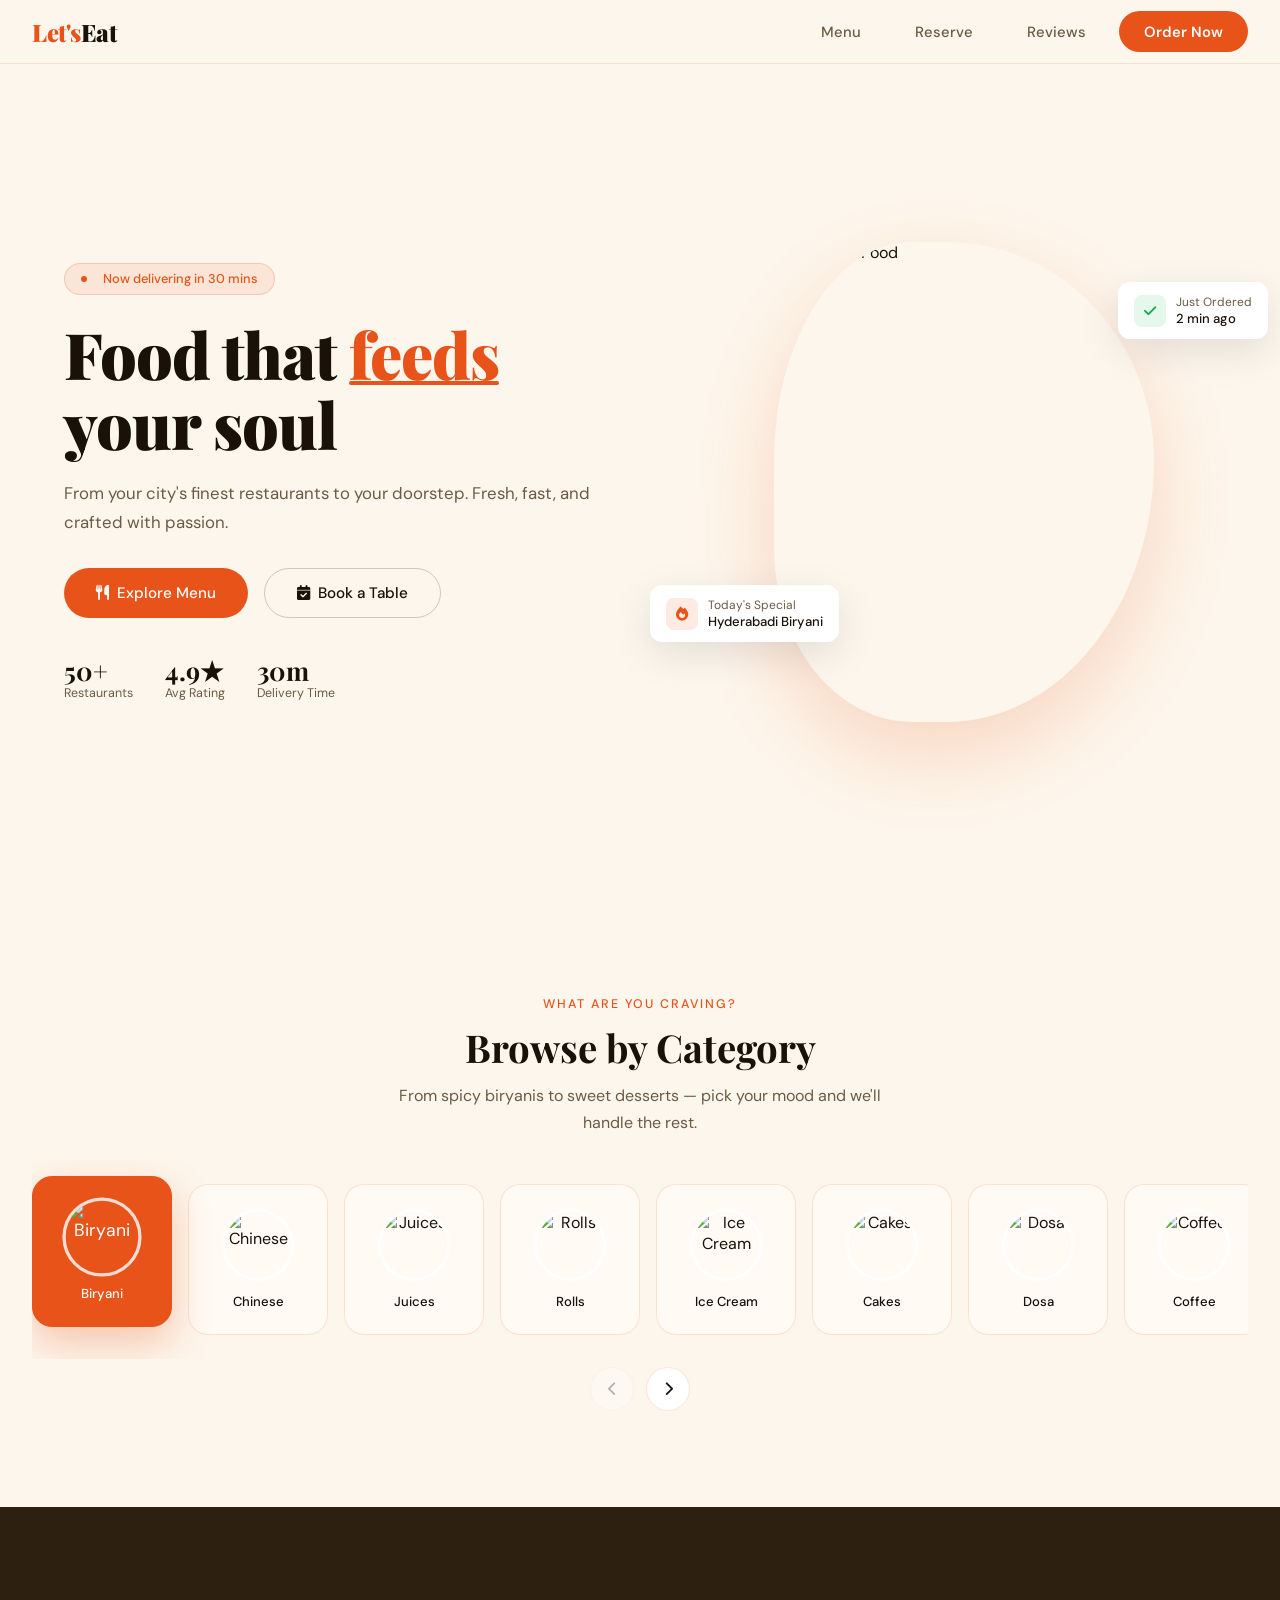
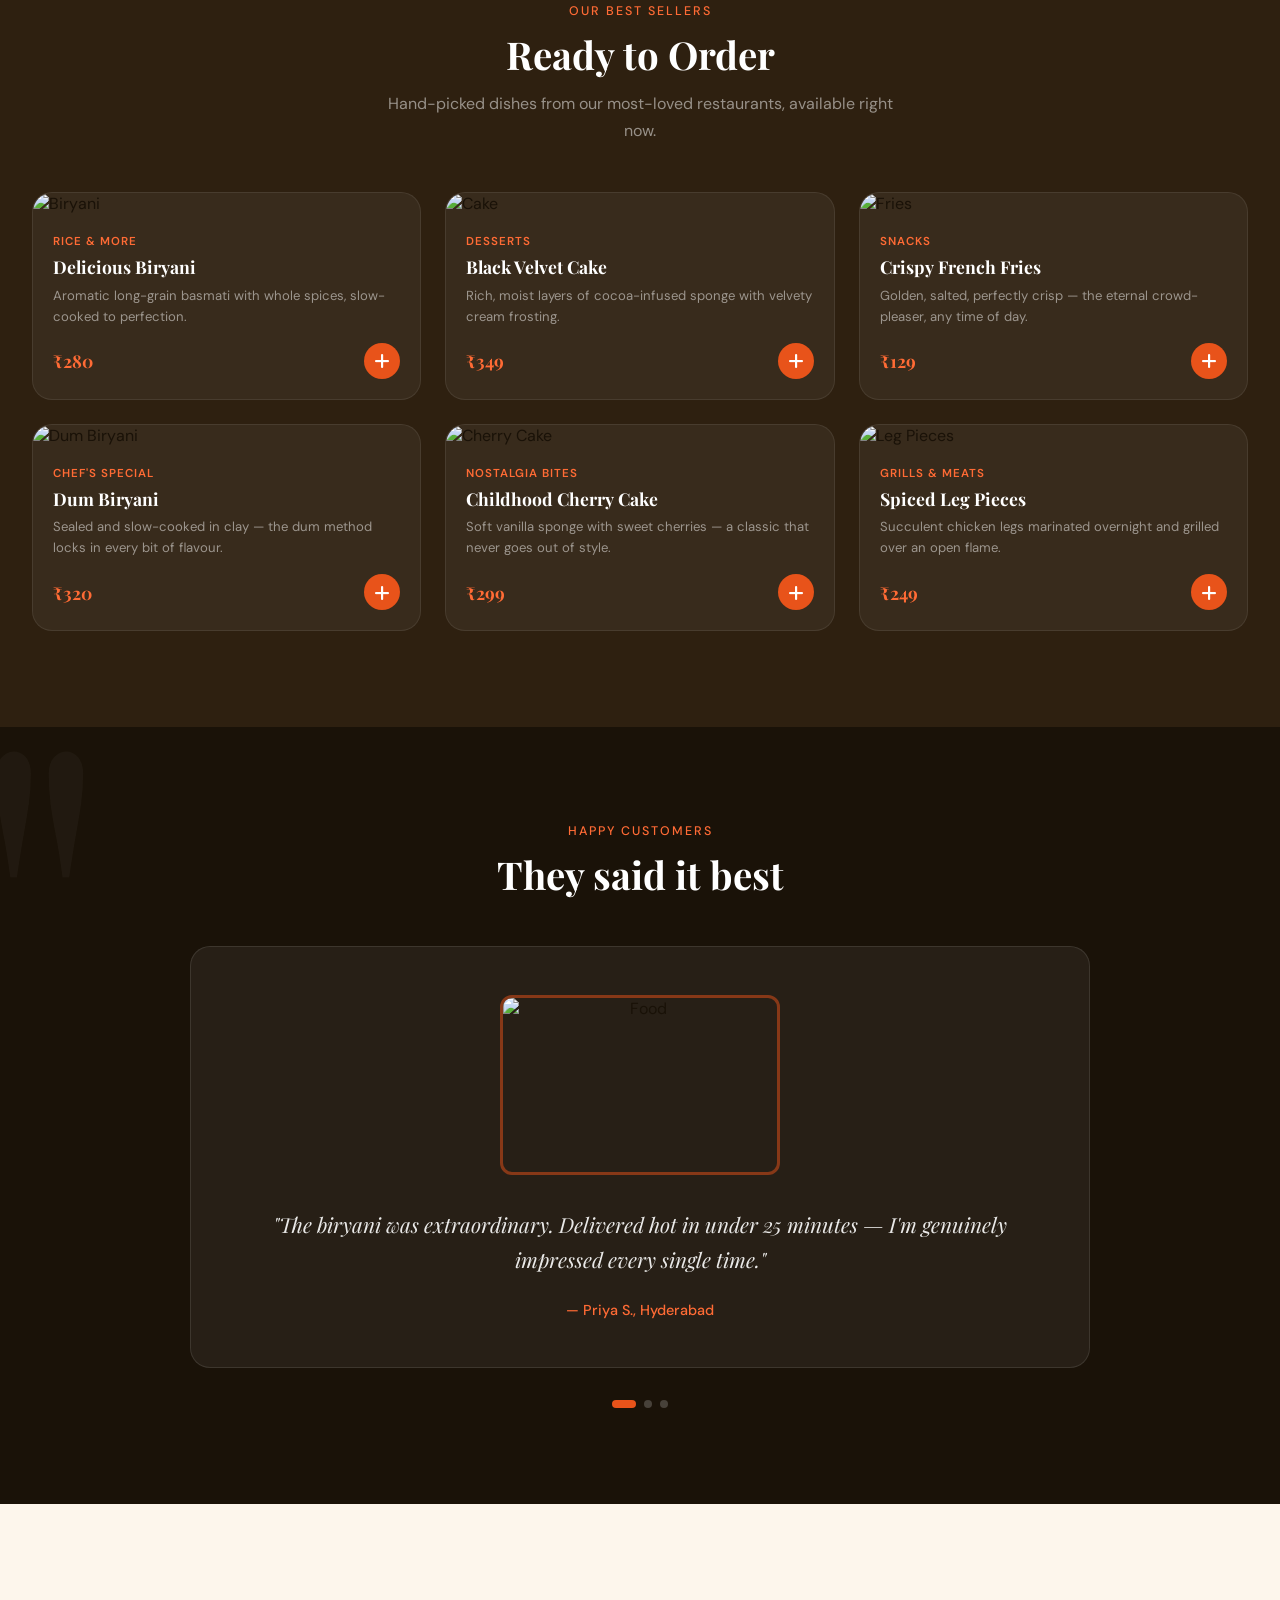
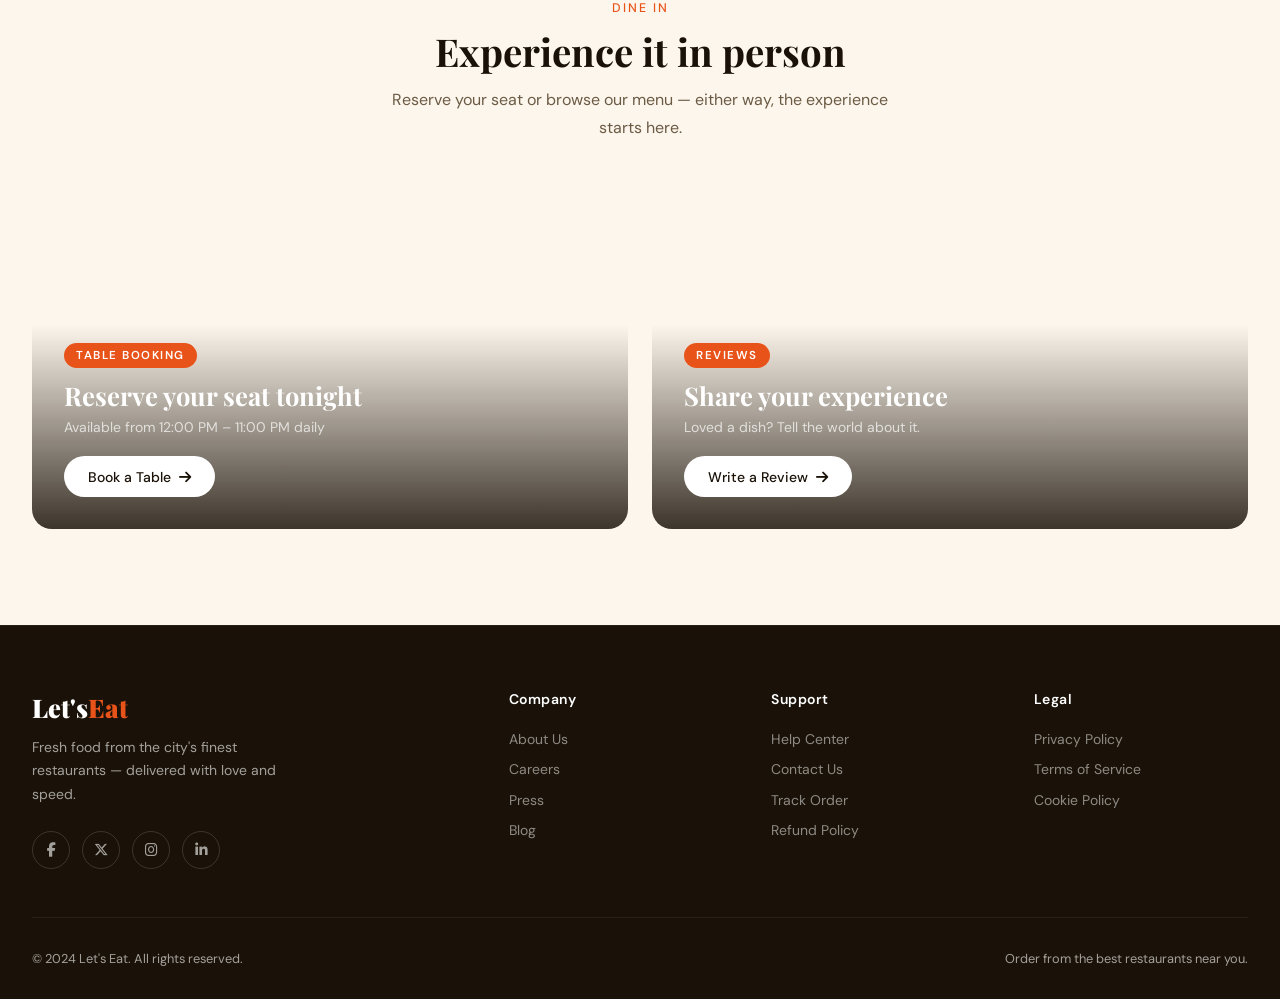
==== commit 40dc38ac: "scroll" ====
--- a/index.html
+++ b/index.html
@@ -17,23 +17,19 @@
   <body>
     <!-- NAV -->
     <nav>
-      <a href="#" class="nav-logo">Let's<span>Eat</span></a>
+      <a href="index.html" class="nav-logo">Let's<span>Eat</span></a>
       <ul class="nav-links">
         <li>
-          <a href="menu.html"><i class="fa-solid fa-grid-2"></i> Menu</a>
+          <a href="menu.html">Menu</a>
         </li>
         <li>
-          <a href="reserve.html"
-            ><i class="fa-solid fa-calendar"></i> Reserve</a
-          >
+          <a href="reserve.html">Reserve</a>
         </li>
         <li>
-          <a href="reviews.html"><i class="fa-solid fa-star"></i> Reviews</a>
+          <a href="reviews.html">Reviews</a>
         </li>
         <li>
-          <a href="menu.html" class="nav-cta"
-            ><i class="fa-solid fa-bag-shopping"></i> Order Now</a
-          >
+          <a href="menu.html" class="nav-cta">Order Now</a>
         </li>
       </ul>
       <button class="hamburger" id="hamburger">
@@ -43,9 +39,14 @@
 
     <!-- MOBILE MENU -->
     <div class="mobile-menu" id="mobileMenu">
-      <button class="mobile-close" id="mobileClose">
-        <i class="fa-solid fa-xmark"></i>
-      </button>
+      <div class="mobile-menu-header">
+        <a href="index.html" class="nav-logo" onclick="closeMobile()"
+          >Let's<span>Eat</span></a
+        >
+        <button class="mobile-close" id="mobileClose">
+          <i class="fa-solid fa-xmark"></i>
+        </button>
+      </div>
       <a href="menu.html" onclick="closeMobile()">Menu</a>
       <a href="reserve.html" onclick="closeMobile()">Reserve</a>
       <a href="reviews.html" onclick="closeMobile()">Reviews</a>
--- a/styles.css
+++ b/styles.css
@@ -45,18 +45,6 @@
   align-items: center;
   justify-content: space-between;
   height: 64px;
-  animation: slideDown 0.6s ease forwards;
-}
-
-@keyframes slideDown {
-  from {
-    transform: translateY(-64px);
-    opacity: 0;
-  }
-  to {
-    transform: translateY(0);
-    opacity: 1;
-  }
 }
 
 .nav-logo {
@@ -75,21 +63,22 @@
 .nav-links {
   display: flex;
   align-items: center;
-  gap: 0.25rem;
+  gap: 0.75rem;
   list-style: none;
 }
 
 .nav-links a {
   text-decoration: none;
   color: var(--muted);
-  font-size: 0.875rem;
+  font-size: 0.925rem;
   font-weight: 500;
-  padding: 0.5rem 1rem;
+  padding: 0.6rem 1.25rem;
   border-radius: 50px;
   transition: all 0.25s ease;
   display: flex;
   align-items: center;
   gap: 0.4rem;
+  border: 1px solid transparent;
 }
 
 .nav-links a:hover {
@@ -100,9 +89,10 @@
 .nav-cta {
   background: var(--orange) !important;
   color: var(--white) !important;
-  padding: 0.5rem 1.25rem !important;
+  padding: 0.6rem 1.5rem !important;
   border-radius: 50px !important;
-  font-weight: 500 !important;
+  font-weight: 600 !important;
+  border: 1px solid transparent !important;
   transition:
     transform 0.2s ease,
     background 0.2s ease !important;
@@ -119,7 +109,16 @@
   border: none;
   cursor: pointer;
   color: var(--dark);
-  font-size: 1.25rem;
+  font-size: 1.5rem;
+  padding: 0.75rem;
+  margin-right: -0.75rem;
+  transition: transform 0.2s ease;
+  position: relative;
+  z-index: 105;
+}
+
+.hamburger:active {
+  transform: scale(0.9);
 }
 
 /* HERO */
@@ -165,6 +164,7 @@
     transform: scale(1);
     opacity: 1;
   }
+
   50% {
     transform: scale(1.4);
     opacity: 0.6;
@@ -311,15 +311,18 @@
   from {
     opacity: 0;
   }
+
   to {
     opacity: 1;
   }
 }
+
 @keyframes fadeUp {
   from {
     opacity: 0;
     transform: translateY(24px);
   }
+
   to {
     opacity: 1;
     transform: translateY(0);
@@ -341,9 +344,11 @@
   100% {
     border-radius: 40% 60% 60% 40% / 50% 50% 60% 40%;
   }
+
   33% {
     border-radius: 60% 40% 50% 60% / 40% 60% 50% 60%;
   }
+
   66% {
     border-radius: 50% 50% 40% 60% / 60% 40% 60% 50%;
   }
@@ -374,6 +379,7 @@
   100% {
     transform: translateY(0px);
   }
+
   50% {
     transform: translateY(-8px);
   }
@@ -384,6 +390,7 @@
   left: -30px;
   animation-delay: 0.5s;
 }
+
 .hero-float-card.top {
   top: 40px;
   right: -20px;
@@ -399,9 +406,11 @@
   justify-content: center;
   font-size: 1rem;
 }
+
 .float-icon.orange {
   background: rgba(232, 83, 26, 0.12);
 }
+
 .float-icon.green {
   background: rgba(34, 197, 94, 0.12);
 }
@@ -542,6 +551,7 @@
   border-color: var(--orange);
   transform: scale(1.08);
 }
+
 .ctrl-btn:disabled {
   opacity: 0.3;
   cursor: not-allowed;
@@ -578,6 +588,7 @@
 .testimonials-section .section-label {
   color: var(--orange-light);
 }
+
 .testimonials-section .section-header h2 {
   color: var(--white);
 }
@@ -586,6 +597,7 @@
   display: none;
   animation: fadeSlide 0.5s ease forwards;
 }
+
 .testimonial-slide.active {
   display: block;
 }
@@ -595,6 +607,7 @@
     opacity: 0;
     transform: translateX(20px);
   }
+
   to {
     opacity: 1;
     transform: translateX(0);
@@ -649,6 +662,7 @@
   cursor: pointer;
   transition: all 0.3s ease;
 }
+
 .dot.active {
   background: var(--orange);
   width: 24px;
@@ -764,13 +778,16 @@
   padding: 6rem 2rem;
   background: var(--dark-2);
 }
+
 .menu-inner {
   max-width: 1280px;
   margin: 0 auto;
 }
+
 .menu-section .section-header h2 {
   color: var(--white);
 }
+
 .menu-section .section-header p {
   color: rgba(255, 255, 255, 0.5);
 }
@@ -803,6 +820,7 @@
   object-fit: cover;
   transition: transform 0.4s ease;
 }
+
 .menu-card:hover .menu-card-img {
   transform: scale(1.05);
 }
@@ -980,9 +998,9 @@
   background: var(--cream);
   z-index: 200;
   flex-direction: column;
-  padding: 2rem;
-  gap: 1.5rem;
-  align-items: flex-start;
+  padding: 1.25rem 1.5rem;
+  gap: 0.75rem;
+  align-items: stretch;
 }
 
 .mobile-menu.open {
@@ -990,26 +1008,68 @@
   animation: fadeIn 0.3s ease;
 }
 
+.mobile-menu-header {
+  display: flex;
+  align-items: center;
+  justify-content: space-between;
+  width: 100%;
+  margin-bottom: 1.5rem;
+}
+
 .mobile-close {
-  align-self: flex-end;
   background: none;
   border: none;
   cursor: pointer;
   color: var(--dark);
-  font-size: 1.5rem;
-}
-
-.mobile-menu a {
-  font-family: "Playfair Display", serif;
-  font-size: 1.8rem;
-  font-weight: 700;
+  font-size: 1.75rem;
+  padding: 0.75rem;
+  margin-right: -0.75rem;
+  transition: transform 0.2s ease;
+}
+
+.mobile-close:active {
+  transform: scale(0.9);
+}
+
+.mobile-menu > a {
+  font-family: "DM Sans", sans-serif;
+  font-size: 1.1rem;
+  font-weight: 600;
   color: var(--dark);
   text-decoration: none;
-  transition: color 0.2s ease;
-}
-
-.mobile-menu a:hover {
+  background: var(--white);
+  border: 1px solid var(--border);
+  padding: 1rem 1.5rem;
+  border-radius: 12px;
+  box-shadow: 0 4px 12px rgba(26, 18, 8, 0.03);
+  display: flex;
+  align-items: center;
+  justify-content: space-between;
+  width: 100%;
+  transition: all 0.25s ease;
+}
+
+.mobile-menu > a::after {
+  content: "\f061";
+  font-family: "Font Awesome 6 Free";
+  font-weight: 900;
+  font-size: 0.9rem;
   color: var(--orange);
+  transition: transform 0.25s ease;
+}
+
+.mobile-menu > a:hover,
+.mobile-menu > a:active {
+  background: var(--card-bg);
+  border-color: var(--orange);
+  color: var(--orange);
+  box-shadow: 0 6px 16px rgba(232, 83, 26, 0.1);
+  padding-left: 1.75rem;
+}
+
+.mobile-menu > a:hover::after,
+.mobile-menu > a:active::after {
+  transform: translateX(4px);
 }
 
 /* SCROLL ANIM */
@@ -1031,6 +1091,7 @@
   .nav-links {
     display: none;
   }
+
   .hamburger {
     display: block;
   }
@@ -1041,24 +1102,30 @@
     padding: 2rem 1.5rem 3rem;
     gap: 2rem;
   }
+
   .hero-sub {
     max-width: 100%;
     margin-left: auto;
     margin-right: auto;
   }
+
   .hero-actions {
     justify-content: center;
   }
+
   .hero-stats {
     justify-content: center;
   }
+
   .hero-visual {
     justify-content: center;
   }
+
   .hero-img-wrap {
     width: 280px;
     height: 340px;
   }
+
   .hero-float-card {
     display: none;
   }
@@ -1066,6 +1133,7 @@
   .reserve-grid {
     grid-template-columns: 1fr;
   }
+
   .menu-grid {
     grid-template-columns: 1fr 1fr;
   }
@@ -1080,6 +1148,7 @@
     grid-template-columns: 1fr 1fr;
     gap: 2rem;
   }
+
   .footer-bottom {
     flex-direction: column;
     text-align: center;
@@ -1090,9 +1159,11 @@
   .menu-grid {
     grid-template-columns: 1fr;
   }
+
   .footer-top {
     grid-template-columns: 1fr;
   }
+
   .hero-stats {
     gap: 1.5rem;
   }
@@ -1177,8 +1248,6 @@
 
 /* Search and Controls Sticky Bar */
 .menu-controls {
-  position: sticky;
-  top: 64px; /* Under the nav */
   z-index: 90;
   background: rgba(253, 246, 236, 0.95);
   backdrop-filter: blur(12px);
@@ -1278,11 +1347,13 @@
   gap: 0.5rem;
   overflow-x: auto;
   padding: 0.25rem 0;
-  scrollbar-width: none; /* Firefox */
+  scrollbar-width: none;
+  /* Firefox */
 }
 
 .filter-categories::-webkit-scrollbar {
-  display: none; /* Safari & Chrome */
+  display: none;
+  /* Safari & Chrome */
 }
 
 .filter-btn {
@@ -1489,9 +1560,11 @@
   0% {
     transform: scale(1);
   }
+
   50% {
     transform: scale(1.3);
   }
+
   100% {
     transform: scale(1);
   }
@@ -1545,9 +1618,11 @@
 .spicy-meter.level-1 i:nth-child(1) {
   color: #f59e0b;
 }
+
 .spicy-meter.level-2 i:nth-child(-n + 2) {
   color: #f97316;
 }
+
 .spicy-meter.level-3 i:nth-child(-n + 3) {
   color: #ef4444;
 }
@@ -1651,6 +1726,7 @@
     transform: scale(0.9);
     opacity: 0;
   }
+
   to {
     transform: scale(1);
     opacity: 1;
@@ -1813,13 +1889,16 @@
 .cart-items-list::-webkit-scrollbar {
   width: 6px;
 }
+
 .cart-items-list::-webkit-scrollbar-track {
   background: transparent;
 }
+
 .cart-items-list::-webkit-scrollbar-thumb {
   background: rgba(26, 18, 8, 0.1);
   border-radius: 3px;
 }
+
 .cart-items-list::-webkit-scrollbar-thumb:hover {
   background: rgba(26, 18, 8, 0.2);
 }
@@ -1859,6 +1938,7 @@
     transform: translateX(20px);
     opacity: 0;
   }
+
   to {
     transform: translateX(0);
     opacity: 1;
@@ -2343,10 +2423,12 @@
     transform: scale(1);
     box-shadow: 0 0 0 0 rgba(16, 185, 129, 0.4);
   }
+
   70% {
     transform: scale(1.05);
     box-shadow: 0 0 0 15px rgba(16, 185, 129, 0);
   }
+
   100% {
     transform: scale(1);
     box-shadow: 0 0 0 0 rgba(16, 185, 129, 0);
@@ -2394,7 +2476,6 @@
 
 @media (max-width: 768px) {
   .menu-controls {
-    top: 56px; /* Mobile sticky alignment if nav shifts */
     padding: 1rem;
   }
 
@@ -2917,9 +2998,11 @@
   background: var(--white);
   border-radius: 50%;
 }
+
 .receipt-header::before {
   left: -8px;
 }
+
 .receipt-header::after {
   right: -8px;
 }
@@ -3001,9 +3084,11 @@
   0% {
     transform: translateY(-5px);
   }
+
   50% {
     transform: translateY(135px);
   }
+
   100% {
     transform: translateY(-5px);
   }
@@ -3265,7 +3350,8 @@
   height: 100%;
   background: var(--orange);
   border-radius: 4px;
-  width: 0%; /* Set by JS/HTML */
+  width: 0%;
+  /* Set by JS/HTML */
   transition: width 1s cubic-bezier(0.175, 0.885, 0.32, 1.275);
 }
 
@@ -3492,6 +3578,7 @@
     transform: translateY(15px);
     opacity: 0;
   }
+
   to {
     transform: translateY(0);
     opacity: 1;
@@ -3637,9 +3724,11 @@
   0% {
     transform: scale(1);
   }
+
   50% {
     transform: scale(1.2) rotate(-10deg);
   }
+
   100% {
     transform: scale(1);
   }
@@ -3850,13 +3939,16 @@
   .reviews-dashboard {
     grid-template-columns: 1fr 1fr;
   }
+
   .write-cta-card {
     grid-column: 1 / -1;
   }
+
   .reviews-feed-section {
     grid-template-columns: 1fr;
     gap: 2rem;
   }
+
   .reviews-sidebar-controls {
     position: static;
     display: flex;
@@ -3864,10 +3956,12 @@
     flex-wrap: wrap;
     gap: 1.5rem;
   }
+
   .sidebar-control-group {
     flex: 1;
     min-width: 200px;
   }
+
   .reviews-filter-pills {
     flex-direction: row;
     flex-wrap: wrap;
